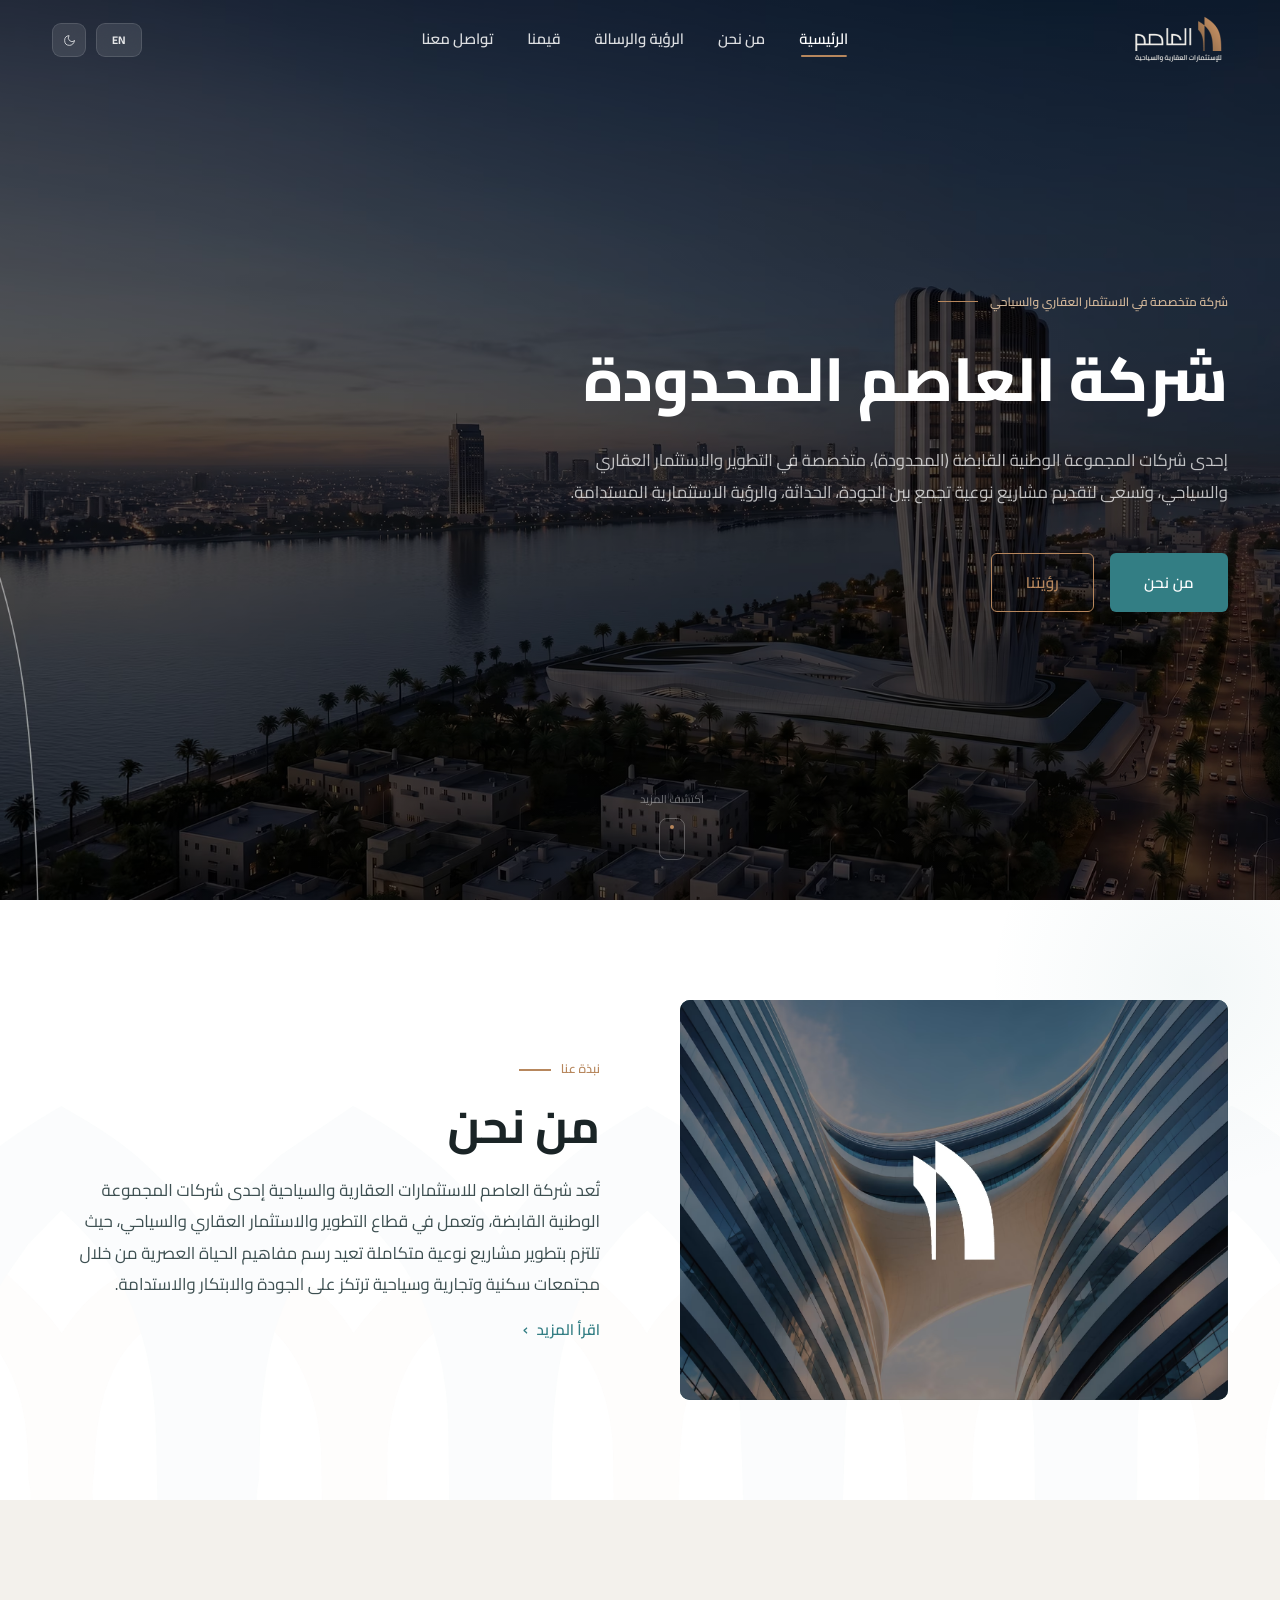
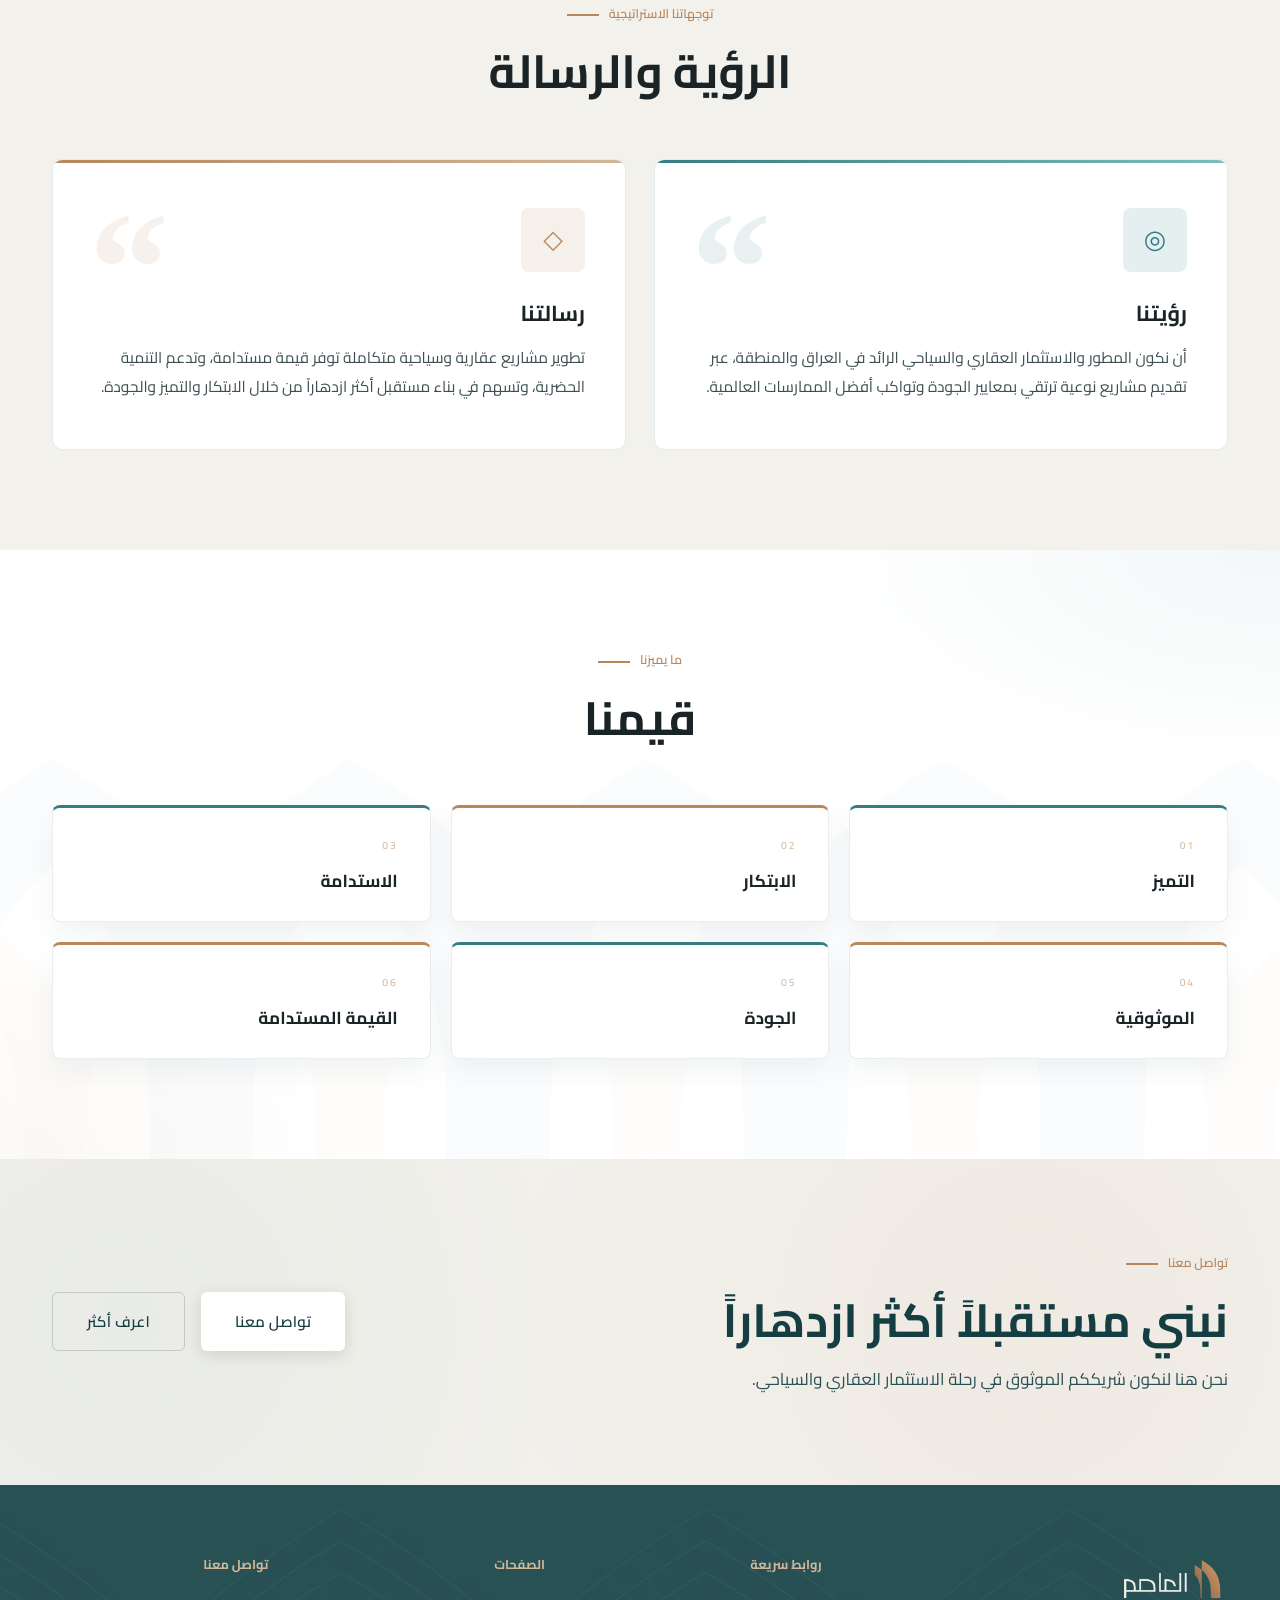
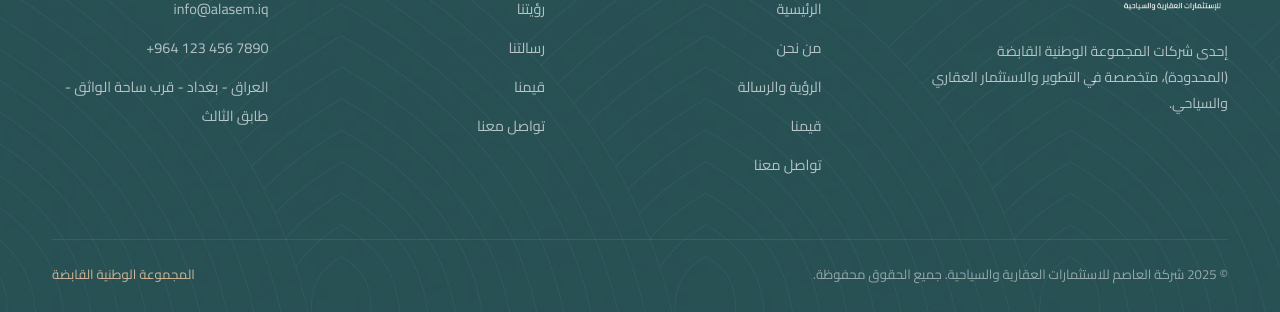
==== index.html @ 2423718f "Add files via upload" ====
<!DOCTYPE html>
<html lang="ar" dir="rtl">
<head>
  <meta charset="UTF-8" />
  <meta name="viewport" content="width=device-width, initial-scale=1.0" />
  <title>شركة العاصم للاستثمارات العقارية والسياحية</title>
  <meta name="description" content="شركة العاصم للاستثمارات العقارية والسياحية — إحدى شركات المجموعة الوطنية القابضة" />
  <link rel="stylesheet" href="style.css" />
  <link rel="preconnect" href="https://fonts.googleapis.com" />
  <link rel="preconnect" href="https://fonts.gstatic.com" crossorigin />
  <link rel="icon" type="image/png" href="icon.png">
  <link href="https://fonts.googleapis.com/css2?family=Cairo:wght@200;300;400;500;600;700;800;900&display=swap" rel="stylesheet" />
</head>
<body class="home-page">

<!-- ══════════════════════════════════════════════
     HEADER
══════════════════════════════════════════════ -->
<header class="site-header" id="siteHeader">
  <div class="container">
    <div class="header-inner">

      <!-- Logo -->
      <a href="index.html" class="logo-link">
        <img src="logo.png" alt="شركة العاصم" class="logo-img"
              />
        <span class="logo-text" style="display:none;">
          <span class="logo-name" data-i18n="footer_company">شركة العاصم</span>
          <span class="logo-sub">للاستثمارات العقارية والسياحية</span>
        </span>
      </a>

      <!-- Desktop Nav -->
      <nav class="main-nav">
        <a href="index.html"   class="nav-link" data-i18n="nav_home">الرئيسية</a>
        <a href="about.html"   class="nav-link" data-i18n="nav_about">من نحن</a>
        <a href="vision.html"  class="nav-link" data-i18n="nav_vision">الرؤية والرسالة</a>
        <a href="values.html"  class="nav-link" data-i18n="nav_values">قيمنا</a>
        <a href="contact.html" class="nav-link" data-i18n="nav_contact">تواصل معنا</a>
      </nav>

      <!-- Controls -->
      <div class="header-controls">
        <button class="lang-btn" id="langBtn" aria-label="تغيير اللغة">EN</button>
        <button class="ctrl-btn" id="themeBtn" aria-label="تغيير المظهر"><svg xmlns="http://www.w3.org/2000/svg" width="18" height="18" viewBox="0 0 24 24" fill="none" stroke="currentColor" stroke-width="1.5" stroke-linecap="round" stroke-linejoin="round"><path d="M21 12.79A9 9 0 1 1 11.21 3 7 7 0 0 0 21 12.79z"/></svg></button>
        <button class="hamburger" id="hamburger" aria-label="القائمة">
          <span></span><span></span><span></span>
        </button>
      </div>

    </div>
  </div>
</header>

<!-- Mobile Menu -->
<nav class="mobile-menu" id="mobileMenu">
  <a href="index.html"   class="mobile-nav-link" data-i18n="nav_home">الرئيسية</a>
  <a href="about.html"   class="mobile-nav-link" data-i18n="nav_about">من نحن</a>
  <a href="vision.html"  class="mobile-nav-link" data-i18n="nav_vision">الرؤية والرسالة</a>
  <a href="values.html"  class="mobile-nav-link" data-i18n="nav_values">قيمنا</a>
  <a href="contact.html" class="mobile-nav-link" data-i18n="nav_contact">تواصل معنا</a>
</nav>


<!-- ══════════════════════════════════════════════
     HERO
══════════════════════════════════════════════ -->
<section class="hero">
  <div class="hero-bg"></div>

  <div class="container">
    <div class="hero-content">
      <div class="hero-eyebrow">
        <div class="eyebrow-line"></div>
        <span data-i18n="hero_eyebrow">شركة متخصصة في الاستثمار العقاري والسياحي</span>
      </div>
      <h1 class="hero-title" data-i18n="hero_title"></h1>
      <p class="hero-subtitle" data-i18n="hero_subtitle">
  
      </p>
      <div class="hero-actions">
        <a href="about.html"  class="btn btn-primary" data-i18n="hero_btn1">من نحن</a>
        <a href="vision.html" class="btn btn-ghost"   data-i18n="hero_btn2">رؤيتنا</a>
      </div>
    </div>
  </div>

  <div class="hero-scroll">
    <span data-i18n="hero_scroll">اكتشف المزيد</span>
    <div class="scroll-mouse"></div>
  </div>
</section>


<!-- ══════════════════════════════════════════════
     ABOUT PREVIEW
══════════════════════════════════════════════ -->
<section class="about-preview">
  <div class="container">
    <div class="about-grid">

      <!-- Visual -->
      <div class="about-visual reveal">
        <div class="about-visual-inner">
          <img src="about-img.avif" alt="About Image" class="about-visual-image">
        </div>
      </div>

      <!-- Text -->
      <div class="reveal reveal-delay-2">
        <p class="eyebrow" data-i18n="about_eyebrow">نبذة عنا</p>
        <h2 class="section-title" data-i18n="about_title">من نحن</h2>
        <p class="section-desc" data-i18n="about_text">
          تُعد شركة العاصم للاستثمارات العقارية والسياحية إحدى شركات المجموعة الوطنية القابضة، وتعمل في قطاع التطوير والاستثمار العقاري والسياحي، حيث تلتزم بتطوير مشاريع نوعية متكاملة تعيد رسم مفاهيم الحياة العصرية.
        </p>
        <a href="about.html" class="about-link" style="margin-top:16px; display:inline-flex;">
          <span data-i18n="about_link">اقرأ المزيد</span>
          <span style="font-size:1.2em; line-height:1;">›</span>
        </a>
      </div>

    </div>
  </div>
</section>


<!-- ══════════════════════════════════════════════
     VISION / MISSION PREVIEW
══════════════════════════════════════════════ -->
<section class="vision-preview">
  <div class="container">
    <div class="section-head center reveal">
      <p class="eyebrow" data-i18n="vm_eyebrow">توجهاتنا الاستراتيجية</p>
      <h2 class="section-title" data-i18n="vm_title">الرؤية والرسالة</h2>
    </div>
    <div class="vm-grid">

      <!-- Vision -->
      <div class="vm-card vision reveal reveal-delay-1">
        <div class="vm-card-icon">◎</div>
        <h3 class="vm-card-title" data-i18n="vision_title">رؤيتنا</h3>
        <p class="vm-card-text" data-i18n="vision_text">
          أن نكون المطور والاستثمار العقاري والسياحي الرائد في العراق والمنطقة، عبر تقديم مشاريع نوعية ترتقي بمعايير الجودة وتواكب أفضل الممارسات العالمية.
        </p>
        
      </div>

      <!-- Mission -->
      <div class="vm-card mission reveal reveal-delay-2">
        <div class="vm-card-icon">◇</div>
        <h3 class="vm-card-title" data-i18n="mission_title">رسالتنا</h3>
        <p class="vm-card-text" data-i18n="mission_text">
          تطوير مشاريع عقارية وسياحية متكاملة توفر قيمة مستدامة، وتدعم التنمية الحضرية، وتسهم في بناء مستقبل أكثر ازدهاراً من خلال الابتكار والتميز والجودة.
        </p>
      
      </div>

    </div>
  </div>
</section>


<!-- ══════════════════════════════════════════════
     VALUES PREVIEW
══════════════════════════════════════════════ -->
<section class="values-preview">
  <div class="container">
    <div class="section-head reveal">
      <p class="eyebrow" data-i18n="val_eyebrow" id="a">ما يميزنا</p>
      <h2 class="section-title" data-i18n="val_title"  id="a">قيمنا</h2>
    </div>
    <div class="values-grid">
      <div class="value-chip reveal reveal-delay-1">
        <span class="value-chip-num">01</span>
        <span class="value-chip-title" data-i18n="val1">التميز</span>
      </div>
      <div class="value-chip reveal reveal-delay-2">
        <span class="value-chip-num">02</span>
        <span class="value-chip-title" data-i18n="val2">الابتكار</span>
      </div>
      <div class="value-chip reveal reveal-delay-3">
        <span class="value-chip-num">03</span>
        <span class="value-chip-title" data-i18n="val3">الاستدامة</span>
      </div>
      <div class="value-chip reveal reveal-delay-4">
        <span class="value-chip-num">04</span>
        <span class="value-chip-title" data-i18n="val4">الموثوقية</span>
      </div>
      <div class="value-chip reveal reveal-delay-5">
        <span class="value-chip-num">05</span>
        <span class="value-chip-title" data-i18n="val5">الجودة</span>
      </div>
      <div class="value-chip reveal" style="transition-delay:0.55s;">
        <span class="value-chip-num">06</span>
        <span class="value-chip-title" data-i18n="val6">القيمة المستدامة</span>
      </div>
    </div>
  </div>
</section>


<!-- ══════════════════════════════════════════════
     CTA SECTION
══════════════════════════════════════════════ -->
<section class="cta-section">
  <div class="container">
    <div class="cta-inner reveal">
      <div class="cta-text">
        <p class="eyebrow" style="color:var(--gold);" data-i18n="cta_eyebrow">تواصل معنا</p>
        <h2 class="section-title" data-i18n="cta_title">نبني مستقبلاً أكثر ازدهاراً</h2>
        <p class="section-desc" data-i18n="cta_desc">نحن هنا لنكون شريككم الموثوق في رحلة الاستثمار العقاري والسياحي.</p>
      </div>
      <div class="cta-actions">
        <a href="contact.html" class="btn btn-white" data-i18n="cta_btn1">تواصل معنا</a>
        <a href="about.html"   class="btn btn-ghost" style="border-color:rgba(21,62,67,0.2); color:#153E43;" data-i18n="cta_btn2">اعرف أكثر</a>
      </div>
    </div>
  </div>
</section>


<!-- ══════════════════════════════════════════════
     FOOTER
══════════════════════════════════════════════ -->
<footer class="site-footer">
  <div class="container">
    <div class="footer-grid">

      <!-- Brand -->
      <div class="footer-brand">
        <div class="footer-logo">
          <img src="logo.png" alt="شركة العاصم" class="footer-logo-img"
               onerror="this.style.display='none';" />
        
        </div>
        <p class="footer-desc" data-i18n="footer_desc">
          إحدى شركات المجموعة الوطنية القابضة (المحدودة)، متخصصة في التطوير والاستثمار العقاري والسياحي.
        </p>
      </div>

      <!-- Quick Links -->
      <div>
        <h4 class="footer-col-title" data-i18n="footer_links">روابط سريعة</h4>
        <ul class="footer-links">
          <li><a href="index.html"   class="footer-link" data-i18n="nav_home">الرئيسية</a></li>
          <li><a href="about.html"   class="footer-link" data-i18n="nav_about">من نحن</a></li>
          <li><a href="vision.html"  class="footer-link" data-i18n="nav_vision">الرؤية والرسالة</a></li>
          <li><a href="values.html"  class="footer-link" data-i18n="nav_values">قيمنا</a></li>
          <li><a href="contact.html" class="footer-link" data-i18n="nav_contact">تواصل معنا</a></li>
        </ul>
      </div>

      <!-- Pages -->
      <div>
        <h4 class="footer-col-title" data-i18n="footer_pages">الصفحات</h4>
        <ul class="footer-links">
          <li><a href="vision.html"  class="footer-link" data-i18n="vision_title">رؤيتنا</a></li>
          <li><a href="vision.html"  class="footer-link" data-i18n="mission_title">رسالتنا</a></li>
          <li><a href="values.html"  class="footer-link" data-i18n="nav_values">قيمنا</a></li>
          <li><a href="contact.html" class="footer-link" data-i18n="nav_contact">تواصل معنا</a></li>
        </ul>
      </div>

      <!-- Contact Info -->
      <div>
        <h4 class="footer-col-title" data-i18n="footer_contact">تواصل معنا</h4>
        <ul class="footer-links">
          <li><a href="mailto:info@alasem.iq" class="footer-link" dir="ltr">info@alasem.iq</a></li>
          <li><a href="tel:+9641234567890" class="footer-link" dir="ltr">+964 123 456 7890</a></li>
          <li><span class="footer-link" data-i18n="contact_location_value">العراق - بغداد - قرب ساحة الواثق</span></li>
        </ul>
      </div>

    </div>

    <div class="footer-bottom">
      <span data-i18n="footer_copy">© 2026 شركة العاصم للاستثمارات العقارية والسياحية. جميع الحقوق محفوظة.</span>
      <a href="#" data-i18n="footer_part">المجموعة الوطنية القابضة</a>
    </div>
  </div>
</footer>

<script src="main.js"></script>
</body>
</html>
---- style.css ----
/* ============================================================
   AL-ASIM CORPORATE WEBSITE — style.css
   ============================================================ */

/* ── Google Fonts ── */
@import url('https://fonts.googleapis.com/css2?family=Cairo:wght@200;300;400;500;600;700;800;900&display=swap');

/* ── CSS Variables ── */
:root {
  --primary:        #337E84;
  --primary-light:  #5DA3A5;
  --primary-soft:   #7ABDBC;
  --dark:           #153E43;
  --dark-2:         #285155;
  --gold:           #B7875D;
  --gold-light:     #D1B699;
  --gold-deep:      #594133;
  --muted:          #9F9F9F;
  --muted-light:    #CFD0D0;
  --bg:             #F3F1EC;
  --surface:        #FFFFFF;
  --surface-2:      #FAFAF8;
  --text:           #1A2426;
  --text-2:         #3D4F51;
  --white:          #FFFFFF;
  --border:         rgba(51,126,132,0.15);
  --shadow:         0 4px 32px rgba(21,62,67,0.10);
  --shadow-lg:      0 12px 60px rgba(21,62,67,0.18);
  --radius:         8px;
  --radius-lg:      10px;
  --transition:     0.35s cubic-bezier(0.4,0,0.2,1);

  /* Fonts */
  --font: 'Cairo', sans-serif;
}

/* ── Dark Mode Variables ── */
body.dark-mode {
  --bg:       #0E2629;
  --surface:  #152E32;
  --surface-2:#1A3A3F;
  --text:     #E8E4DD;
  --text-2:   #A8B5B7;
  --border:   rgba(93,163,165,0.18);
  --shadow:   0 4px 32px rgba(0,0,0,0.35);
  --shadow-lg:0 12px 60px rgba(0,0,0,0.50);
}

/* ── Reset ── */
*, *::before, *::after { box-sizing: border-box; margin: 0; padding: 0; }
html {
  scroll-behavior: smooth;
  -webkit-text-size-adjust: 100%;
  text-size-adjust: 100%;
}
html,
body,
button,
input,
textarea,
select,
a,
p,
span,
h1, h2, h3, h4, h5, h6,
li,
label {
  font-family: 'Cairo', Arial, sans-serif;
}
body {
  font-family: 'Cairo', Arial, sans-serif;
  font-weight: 400;
  background: var(--bg);
  color: var(--text);
  line-height: 1.8;
  transition: background var(--transition), color var(--transition);
  overflow-x: hidden;
  -webkit-font-smoothing: antialiased;
  -moz-osx-font-smoothing: grayscale;
  text-rendering: geometricPrecision;
}
img { display: block; max-width: 100%; }
a  { text-decoration: none; color: inherit; }
ul { list-style: none; }
button { cursor: pointer; border: none; background: none; font-family: 'Cairo', sans-serif; }

/* ── Typography ── */
h1, h2, h3, h4, h5, h6 { line-height: 1.3; font-weight: 700; font-family: 'Cairo', Arial, sans-serif; }

/* ── iOS/retina text rendering protection ──
   backface-visibility: hidden prevents Safari from blurring text
   inside GPU-composited layers (triggered by transforms on parents). */
.eyebrow,
.section-title,
.section-desc,
.hero-title,
.hero-subtitle,
.inner-hero-title,
.inner-hero-breadcrumb,
.footer-desc,
.nav-link,
.about-link,
.vm-card-title,
.vm-card-text,
.vm-full-title,
.vm-full-text,
.value-card-title,
.value-card-text {
  -webkit-font-smoothing: antialiased;
  backface-visibility: hidden;
  -webkit-backface-visibility: hidden;
}

/* ── Container ── */
.container {
  width: 100%;
  max-width: 1240px;
  margin: 0 auto;
  padding: 0 32px;
}
@media (max-width: 768px) { .container { padding: 0 20px; } }

/* ── Eyebrow Label ── */
.eyebrow {
  display: inline-flex;
  align-items: center;
  gap: 10px;
  font-size: 0.78rem;
  font-weight: 600;
  text-transform: uppercase;
  color: var(--gold);
  margin-bottom: 16px;
}
html[dir="ltr"] .eyebrow { letter-spacing: 0.16em; }
html[dir="rtl"] .eyebrow { letter-spacing: 0; }
.eyebrow::before {
  content: '';
  display: block;
  width: 32px;
  height: 2px;
  background: var(--gold);
  flex-shrink: 0;
}
[dir="rtl"] .eyebrow { flex-direction: row-reverse; }

/* ── Section Titles ── */
.section-title {
  font-size: clamp(1.9rem, 4vw, 2.9rem);
  color: var(--text);
  margin-bottom: 18px;
}
.section-desc {
  font-size: 1.05rem;
  color: var(--text-2);
  max-width: 640px;
  line-height: 1.85;
}
.section-head { margin-bottom: 56px; }
.section-head.center { text-align: center; }
.section-head.center .section-desc { margin: 0 auto; }
.section-head.center .eyebrow { justify-content: center; }

/* ── Buttons ── */
.btn {
  display: inline-flex;
  align-items: center;
  gap: 10px;
  padding: 15px 34px;
  border-radius: 6px;
  font-size: 0.95rem;
  font-weight: 600;
  transition: all var(--transition);
  letter-spacing: 0.02em;
}
.btn-primary {
  background: linear-gradient(135deg, var(--primary), var(--dark));
  color: #fff;
  box-shadow: 0 4px 20px rgba(51,126,132,0.35);
}
.btn-primary:hover {
  transform: translateY(-2px);
  box-shadow: 0 8px 32px rgba(51,126,132,0.50);
}
.btn-ghost {
  border: 1.5px solid var(--gold);
  color: var(--gold);
  background: transparent;
}
.btn-ghost:hover {
  background: var(--gold);
  color: #fff;
  transform: translateY(-2px);
}
.btn-white {
  background: #fff;
  color: var(--dark);
  box-shadow: 0 4px 16px rgba(0,0,0,0.12);
}
.btn-white:hover { transform: translateY(-2px); box-shadow: 0 8px 28px rgba(0,0,0,0.18); }

/* ============================================================
   HEADER
   ============================================================ */
.site-header {
  position: fixed;
  top: 0; left: 0; right: 0;
  z-index: 1000;
  padding: 0;
  transition: background var(--transition), box-shadow var(--transition);
}
.site-header.scrolled {
  background: rgba(255,255,255,0.94);
  backdrop-filter: blur(20px);
  -webkit-backdrop-filter: blur(20px);
  box-shadow: 0 1px 0 rgba(21,62,67,0.08), 0 4px 24px rgba(21,62,67,0.10);
}
body.dark-mode .site-header.scrolled {
  background: rgba(21,49,54,0.96);
  backdrop-filter: blur(20px);
  -webkit-backdrop-filter: blur(20px);
  box-shadow: 0 1px 0 rgba(93,163,165,0.12), 0 4px 24px rgba(0,0,0,0.28);
}
.site-header .header-inner {
  display: flex;
  align-items: center;
  justify-content: space-between;
  height: 80px;
  gap: 24px;
}
.logo-link { flex-shrink: 0; }
.logo-img { height: 52px; width: auto; object-fit: contain; display: block; }
.logo-text {
  display: flex;
  flex-direction: column;
  line-height: 1.2;
}
.logo-text .logo-name {
  font-size: 1rem;
  font-weight: 700;
  color: var(--white);
  transition: color var(--transition);
}
.logo-text .logo-sub {
  font-size: 0.68rem;
  color: var(--gold-light);
  letter-spacing: 0.05em;
}
.site-header.scrolled .logo-name { color: var(--dark); }
.site-header.scrolled .logo-sub  { color: var(--gold); }
body.dark-mode .site-header.scrolled .logo-name { color: var(--text); }


#a{
  text-align: center;
}
#q { flex-direction: row; }


/* Nav */
.main-nav { display: flex; align-items: center; gap: 6px; }
.nav-link {
  padding: 8px 14px;
  border-radius: 6px;
  font-size: 0.93rem;
  font-weight: 600;
  color: rgba(255,255,255,0.85);
  transition: all var(--transition);
  position: relative;
}
.nav-link::after {
  content: '';
  position: absolute;
  bottom: 4px; left: 50%; transform: translateX(-50%);
  width: 0; height: 2px;
  background: var(--gold);
  border-radius: 2px;
  transition: width var(--transition);
}
.nav-link:hover::after, .nav-link.active::after { width: 60%; }
.nav-link:hover, .nav-link.active { color: #fff; }
.site-header.scrolled .nav-link { color: var(--dark); }
.site-header.scrolled .nav-link:hover,
.site-header.scrolled .nav-link.active { color: var(--primary); }
body.dark-mode .site-header.scrolled .nav-link { color: var(--text-2); }
body.dark-mode .site-header.scrolled .nav-link:hover,
body.dark-mode .site-header.scrolled .nav-link.active { color: var(--primary-soft); }

/* Header Controls */
.header-controls { display: flex; align-items: center; gap: 10px; }
.ctrl-btn {
  width: 40px; height: 40px;
  border-radius: 50%;
  display: flex; align-items: center; justify-content: center;
  font-size: 1rem;
  color: rgba(255,255,255,0.85);
  background: rgba(255,255,255,0.10);
  transition: all var(--transition);
  border: 1px solid rgba(255,255,255,0.15);
}
.ctrl-btn:hover { background: rgba(255,255,255,0.22); color: #fff; }
.site-header.scrolled .ctrl-btn {
  color: var(--dark);
  background: rgba(21,62,67,0.06);
  border-color: rgba(21,62,67,0.14);
}
body.dark-mode .site-header.scrolled .ctrl-btn {
  color: var(--text-2);
  background: rgba(255,255,255,0.08);
  border-color: rgba(93,163,165,0.2);
}
.site-header.scrolled .ctrl-btn:hover { background: var(--primary); color: #fff; border-color: var(--primary); }

/* ── Shared Header Action Buttons (theme + lang) ── */
#themeBtn,
.lang-btn {
  width: 34px;
  height: 34px;
  border-radius: 9px;
  padding: 0;
  background: rgba(255,255,255,0.10);
  border: 1px solid rgba(255,255,255,0.12);
  backdrop-filter: blur(10px);
  -webkit-backdrop-filter: blur(10px);
  color: rgba(255,255,255,0.88);
  display: flex;
  align-items: center;
  justify-content: center;
  transition: background 0.3s ease, border-color 0.3s ease, color 0.3s ease;
}
#themeBtn:hover,
.lang-btn:hover {
  background: rgba(255,255,255,0.20);
  border-color: rgba(255,255,255,0.22);
}

.site-header.scrolled #themeBtn,
.site-header.scrolled .lang-btn {
  background: rgba(255,255,255,0.72);
  border-color: rgba(21,62,67,0.10);
  color: #B7875D;
}
.site-header.scrolled #themeBtn:hover,
.site-header.scrolled .lang-btn:hover {
  background: rgba(255,255,255,0.90);
  color: #9A6840;
}

body.dark-mode .site-header.scrolled #themeBtn,
body.dark-mode .site-header.scrolled .lang-btn {
  background: rgba(255,255,255,0.06);
  border-color: rgba(93,163,165,0.20);
  color: #D4A96A;
}
body.dark-mode .site-header.scrolled #themeBtn:hover,
body.dark-mode .site-header.scrolled .lang-btn:hover {
  background: rgba(255,255,255,0.10);
  color: #E8C99A;
}

/* themeBtn-specific */
#themeBtn { font-size: 0; }
#themeBtn svg { width: 13px; height: 13px; transition: transform 0.3s ease; }
#themeBtn:hover svg { transform: rotate(15deg); }

/* lang-btn-specific */
.lang-btn {
  width: auto;
  min-width: 46px;
  padding: 0 10px;
  font-size: 0.6875rem;
  font-weight: 700;
  letter-spacing: 0.025em;
}

/* Hamburger */
.hamburger {
  display: none;
  flex-direction: column;
  gap: 5px;
  width: 40px; height: 40px;
  align-items: center; justify-content: center;
  border-radius: 6px;
  background: rgba(255,255,255,0.10);
  border: 1px solid rgba(255,255,255,0.15);
}
.hamburger span {
  display: block;
  width: 22px; height: 2px;
  background: #fff;
  border-radius: 2px;
  transition: all var(--transition);
}
.site-header.scrolled .hamburger { border-color: rgba(21,62,67,0.14); background: rgba(21,62,67,0.06); }
.site-header.scrolled .hamburger span { background: var(--dark); }
body.dark-mode .site-header.scrolled .hamburger { border-color: rgba(93,163,165,0.2); background: rgba(255,255,255,0.08); }
body.dark-mode .site-header.scrolled .hamburger span { background: var(--text-2); }
.hamburger.open span:nth-child(1) { transform: translateY(7px) rotate(45deg); }
.hamburger.open span:nth-child(2) { opacity: 0; }
.hamburger.open span:nth-child(3) { transform: translateY(-7px) rotate(-45deg); }

/* Mobile Menu */
.mobile-menu {
  display: none;
  position: fixed;
  inset: 80px 0 0 0;
  background: var(--surface);
  z-index: 999;
  padding: 32px 24px;
  flex-direction: column;
  gap: 8px;
  transform: translateX(100%);
  transition: transform var(--transition);
}
[dir="rtl"] .mobile-menu { transform: translateX(-100%); }
.mobile-menu.open {
  display: flex;
  transform: translateX(0);
}
.mobile-nav-link {
  padding: 14px 20px;
  border-radius: 8px;
  font-size: 1.1rem;
  font-weight: 600;
  color: var(--text);
  background: var(--surface-2);
  border: 1px solid var(--border);
  transition: all var(--transition);
}
.mobile-nav-link:hover, .mobile-nav-link.active {
  background: var(--primary);
  color: #fff;
  border-color: var(--primary);
}
.mobile-controls {
  margin-top: auto;
  display: flex;
  gap: 12px;
  padding-top: 24px;
  border-top: 1px solid var(--border);
}

/* ============================================================
   HERO
   ============================================================ */
.hero {
  min-height: 100vh;
  display: flex;
  align-items: center;
  position: relative;
  overflow: hidden;
}
.hero-bg {
  position: absolute;
  inset: 0;
  background:
    linear-gradient(to bottom, rgba(0, 0, 0, 0.375) 0%, rgba(0, 0, 0, 0.375) 100%),
    url('hero.avif') 90% center/cover no-repeat;
}
.hero-bg::after {
  content: '';
  position: absolute;
  inset: 0;
  background:
    linear-gradient(to bottom, rgba(0, 0, 0, 0.615) 0%, rgba(0, 0, 0, 0.615) 100%),
    url('heroD.avif') 90% center/cover no-repeat;
  opacity: 0;
  transition: opacity 0.6s ease;
}
body.dark-mode .hero-bg::after {
  opacity: 1;
}
.hero-grid {
  position: absolute;
  inset: 0;
  background-image:
    linear-gradient(rgba(93,163,165,0.06) 1px, transparent 1px),
    linear-gradient(90deg, rgba(93,163,165,0.06) 1px, transparent 1px);
  background-size: 60px 60px;
}
.hero-shapes {
  position: absolute;
  inset: 0;
  pointer-events: none;
}
.hero-shape {
  position: absolute;
  border-radius: 50%;
  filter: blur(60px);
  opacity: 0.25;
}
.hero-shape-1 {
  width: 500px; height: 500px;
  background: var(--primary-light);
  top: -150px; right: -100px;
}
.hero-shape-2 {
  width: 350px; height: 350px;
  background: var(--gold);
  bottom: -80px; left: -80px;
}
.hero-shape-3 {
  width: 250px; height: 250px;
  background: var(--primary-soft);
  bottom: 100px; right: 200px;
  opacity: 0.15;
}
/* Geometric decorative lines */
.hero-deco {
  position: absolute;
  inset: 0;
  pointer-events: none;
  overflow: hidden;
  
}
.hero-deco::before {
  content: '';
  position: absolute;
  top: 0; right: 10%;
  width: 1px;
  height: 100%;
  background: linear-gradient(to bottom, transparent, rgba(183,135,93,0.3), transparent);
}
.hero-deco::after {
  content: '';
  position: absolute;
  top: 30%; left: 0; right: 0;
  height: 1px;
  background: linear-gradient(to right, transparent, rgba(93,163,165,0.2), transparent);
}

.hero-content {
  position: relative;
  z-index: 2;
  max-width: 800px;
}
.hero-eyebrow {
  display: inline-flex;
  align-items: center;
  gap: 12px;
  margin-bottom: 28px;
  animation: fadeUp 0.8s ease both;
}
.hero-eyebrow span {
  font-size: 0.75rem;
  text-transform: uppercase;
  color: var(--gold-light);
  font-weight: 600;
}
html[dir="ltr"] .hero-eyebrow span { letter-spacing: 0.2em; }
html[dir="rtl"] .hero-eyebrow span { letter-spacing: 0; }
.hero-eyebrow .eyebrow-line {
  width: 40px; height: 1px;
  background: var(--gold);
}
[dir="rtl"] .hero-eyebrow { flex-direction: row-reverse; }

.hero-title {
  font-size: clamp(2.2rem, 5.5vw, 3.8rem);
  color: #fff;
  margin-bottom: 28px;
  font-weight: 800;
  line-height: 1.25;
  animation: fadeUp 0.8s 0.1s ease both;
}
.hero-title .gold-word { color: var(--gold-light); }

.hero-subtitle {
  font-size: 1.05rem;
  color: rgba(255,255,255,0.72);
  line-height: 1.9;
  margin-bottom: 44px;
  max-width: 680px;
  animation: fadeUp 0.8s 0.2s ease both;
}
.hero-actions .btn-primary {
  background: #337E84;
  border: none;
  box-shadow: none;
  backdrop-filter: none;
}
.hero-actions .btn-primary:hover {
  background: #285155;
  box-shadow: none;
  transform: translateY(-2px);
}
.hero-actions {
  display: flex;
  gap: 16px;
  flex-wrap: wrap;
  animation: fadeUp 0.8s 0.3s ease both;
}

/* Scroll indicator */
.hero-scroll {
  position: absolute;
  bottom: 40px; left: 50%;
  transform: translateX(-50%);
  z-index: 2;
  display: flex;
  flex-direction: column;
  align-items: center;
  gap: 8px;
  animation: fadeUp 1s 0.6s ease both;
}
.hero-scroll span {
  font-size: 0.7rem;
  color: rgba(255,255,255,0.4);
  text-transform: uppercase;
}
html[dir="ltr"] .hero-scroll span { letter-spacing: 0.15em; }
html[dir="rtl"] .hero-scroll span { letter-spacing: 0; }
.scroll-mouse {
  width: 26px; height: 42px;
  border: 1.5px solid rgba(255,255,255,0.25);
  border-radius: 8px;
  position: relative;
}
.scroll-mouse::after {
  content: '';
  position: absolute;
  top: 6px; left: 50%; transform: translateX(-50%);
  width: 4px; height: 4px;
  background: var(--gold);
  border-radius: 50%;
  animation: scrollBall 1.6s ease infinite;
}
@keyframes scrollBall {
  0%   { top: 6px; opacity: 1; }
  80%  { top: 24px; opacity: 0; }
  100% { top: 6px; opacity: 0; }
}

/* ============================================================
   INNER PAGE HERO
   ============================================================ */
.inner-hero {
  min-height: 380px;
  display: flex;
  align-items: flex-end;
  padding-bottom: 64px;
  background: var(--dark);
  position: relative;
  overflow: hidden;
  isolation: isolate;
  margin-top: 80px;
}
.inner-hero::before {
  content: '';
  position: absolute;
  inset: 0;
  background-image: url('patrn/hero-about.avif');
  background-repeat: no-repeat;
  background-position: center;
  background-size: cover;
  opacity: 0.10;
  pointer-events: none;
  z-index: 9;
}
.inner-hero-bg {
  position: absolute;
  inset: 0;
  background:
    radial-gradient(ellipse 80% 70% at 80% 30%, rgba(93,163,165,0.15) 0%, transparent 60%),
    linear-gradient(135deg, #0a1e21 0%, var(--dark) 100%);
}
.inner-hero-line {
  position: absolute;
  bottom: 0; left: 0; right: 0;
  height: 3px;
  background: linear-gradient(to right, transparent, var(--gold), var(--primary-light), transparent);
}
.inner-hero .container { position: relative; z-index: 2; }
.inner-hero-content {
  max-width: 420px;
  margin-left: auto;
  text-align: right;
  padding-top: 40px;
}
[dir="ltr"] .inner-hero-content {
  margin-left: 0;
  margin-right: auto;
  text-align: left;
}
.inner-hero-title {
  font-size: clamp(2rem, 4.5vw, 3.2rem);
  color: #fff;
  margin-bottom: 12px;
}
.inner-hero-breadcrumb {
  display: flex;
  align-items: center;
  gap: 10px;
  font-size: 0.88rem;
  color: rgba(255,255,255,0.5);
  margin-bottom: 16px;
}
.inner-hero-breadcrumb a { color: var(--gold-light); transition: color var(--transition); }
.inner-hero-breadcrumb a:hover { color: var(--gold); }
.inner-hero-breadcrumb .sep { color: rgba(255,255,255,0.25); }








#q{
 text-align:right;
}











/* ============================================================
   SECTIONS — Common
   ============================================================ */
section { padding: 100px 0; }

/* ── About Preview ── */
.about-preview {
  background: var(--surface);
  position: relative;
  overflow: hidden;
  isolation: isolate;
}
.about-preview::before {
  content: '';
  position: absolute;
  top: 0; right: 0;
  width: 420px; height: 420px;
  border-radius: 50%;
  background: radial-gradient(circle, rgba(51,126,132,0.06) 0%, transparent 70%);
  transform: translate(30%, -30%);
}
.about-preview::after {
  content: '';
  position: absolute;
  inset: 0;
  background-image: url('patrn/pat1.png');
  background-repeat: no-repeat;
  background-position: center;
  background-size: cover;
  opacity: 0.02;
  pointer-events: none;
  z-index: -1;
}
.about-grid {
  display: grid;
  grid-template-columns: 1fr 1fr;
  gap: 80px;
  align-items: center;
}
.about-visual {
  position: relative;
}
.about-visual-inner {
  border-radius: var(--radius-lg);
  overflow: hidden;
  background: linear-gradient(135deg, var(--dark) 0%, var(--dark-2) 100%);
  height: 400px;
  display: flex;
  align-items: center;
  justify-content: center;
  position: relative;
}
.about-visual-inner::before {
  content: '';
  position: absolute;
  inset: 0;
  background:
    radial-gradient(circle at 30% 30%, rgba(93,163,165,0.3) 0%, transparent 55%),
    radial-gradient(circle at 70% 70%, rgba(183,135,93,0.2) 0%, transparent 50%);
}
.about-visual-icon {
  position: relative;
  z-index: 1;
  font-size: 5rem;
  opacity: 0.25;
  color: var(--primary-soft);
}
.about-visual-image {
  width: 100%;
  height: 100%;
  object-fit: cover;
  display: block;
  transition: transform 0.7s cubic-bezier(0.22, 1, 0.36, 1);
  will-change: transform;
}
.about-visual-inner:hover .about-visual-image { transform: scale(1.03); }
.about-visual-overlay {
  position: absolute;
  inset: 0;
 
  pointer-events: none;
}
.about-badge {
  position: absolute;
  bottom: -20px;
  background: linear-gradient(135deg, var(--gold), var(--gold-deep));
  color: #fff;
  padding: 18px 28px;
  border-radius: var(--radius);
  box-shadow: var(--shadow-lg);
  text-align: center;
}
[dir="rtl"] .about-badge { left: -20px; }
[dir="ltr"] .about-badge { right: -20px; }
.about-badge .badge-num { font-size: 1.8rem; font-weight: 700; line-height: 1; }
.about-badge .badge-text { font-size: 0.78rem; opacity: 0.85; margin-top: 4px; }

.about-text .section-desc { margin-bottom: 32px; }
.about-link {
  display: inline-flex;
  align-items: center;
  gap: 8px;
  color: var(--primary);
  font-weight: 600;
  font-size: 0.95rem;
  transition: gap var(--transition);
}
.about-link:hover { gap: 14px; }

/* ── Vision / Mission Cards ── */
.vision-preview { background: var(--bg); }
.vm-grid {
  display: grid;
  grid-template-columns: 1fr 1fr;
  gap: 28px;
}
.vm-card {
  padding: 48px 40px;
  border-radius: var(--radius-lg);
  border: 1px solid var(--border);
  position: relative;
  overflow: hidden;
  isolation: isolate;
  transition: transform var(--transition), box-shadow var(--transition), border-color var(--transition);
  background: var(--surface);
  will-change: transform;
}
.vm-card:hover { transform: translateY(-4px); box-shadow: var(--shadow-lg); border-color: var(--primary-light); }
.vm-card::before {
  content: '';
  position: absolute;
  top: 0; left: 0; right: 0;
  height: 3px;
}
.vm-card.vision::before { background: linear-gradient(to right, var(--primary), var(--primary-soft)); }
.vm-card.mission::before { background: linear-gradient(to right, var(--gold), var(--gold-light)); }
.vm-card.vision::after,
.vm-card.mission::after {
  content: '\201C' !important;
  position: absolute;
  top: 28px;
  left: 36px;
  font-size: 160px;
  font-weight: 900;
  line-height: 1;
  opacity: 0.9;
  pointer-events: none;
  user-select: none;
  z-index: -1;
  font-family: Georgia, 'Times New Roman', serif !important;
  direction: ltr !important;
  unicode-bidi: isolate !important;
  writing-mode: horizontal-tb !important;
  transform: none !important;
  rotate: 0deg !important;
}
.vm-card.vision::after  { color: #e6eff0 !important; }
.vm-card.mission::after { color: #f6f0eb !important; }
html[dir="rtl"] .vm-card.vision::after,
html[dir="rtl"] .vm-card.mission::after { left: 36px; right: auto; }
html[dir="ltr"] .vm-card.vision::after,
html[dir="ltr"] .vm-card.mission::after { right: 36px; left: auto; }
.vm-card-icon {
  width: 64px; height: 64px;
  border-radius: 8px;
  display: flex; align-items: center; justify-content: center;
  font-size: 1.6rem;
  margin-bottom: 28px;
}
.vm-card.vision .vm-card-icon { background: rgba(51,126,132,0.12); color: var(--primary); }
.vm-card.mission .vm-card-icon { background: rgba(183,135,93,0.12); color: var(--gold); }
.vm-card-title {
  font-size: 1.35rem;
  margin-bottom: 16px;
  color: var(--text);
}
.vm-card-text {
  font-size: 0.97rem;
  color: var(--text-2);
  line-height: 1.85;
}
.vm-bg-text {
  position: absolute;
  bottom: -20px; right: 20px;
  font-size: 8rem;
  font-weight: 800;
  color: var(--border);
  line-height: 1;
  pointer-events: none;
  user-select: none;
  transition: color var(--transition);
}
[dir="rtl"] .vm-bg-text { right: auto; left: 20px; }

/* ── Values Preview ── */
.values-preview { background: #FFFFFF; position: relative; overflow: hidden; isolation: isolate; }
.values-preview::before {
  content: '';
  position: absolute;
  inset: 0;
  background:
    radial-gradient(ellipse 60% 60% at 100% 0%, rgba(51,126,132,0.06) 0%, transparent 60%),
    radial-gradient(ellipse 50% 60% at 0% 100%, rgba(183,135,93,0.05) 0%, transparent 55%);
}
.values-preview::after {
  content: '';
  position: absolute;
  inset: 0;
  background-image: url('patrn/pat1.png');
  background-repeat: no-repeat;
  background-position: center;
  background-size: cover;
  opacity: 0.02;
  pointer-events: none;
  z-index: -1;
}
.values-preview .eyebrow { color: var(--gold); display: flex; justify-content: center; }
.values-preview .eyebrow::before { background: var(--gold); }
.values-preview .section-title { color: var(--text); }
.values-grid {
  display: grid;
  grid-template-columns: repeat(3, 1fr);
  gap: 20px;
  position: relative;
}
.value-chip {
  padding: 28px 24px;
  border-radius: var(--radius);
  background: rgba(255,255,255,0.04);
  border: 1px solid rgba(255,255,255,0.08);
  backdrop-filter: blur(12px);
  transition: all var(--transition);
  display: flex;
  align-items: center;
  gap: 16px;
  cursor: default;
}
.value-chip:hover {
  background: rgba(51,126,132,0.18);
  border-color: rgba(93,163,165,0.35);
  transform: translateY(-2px);
}
.value-chip-num {
  font-size: 0.72rem;
  font-weight: 700;
  letter-spacing: 0.12em;
  color: var(--gold);
  opacity: 0.7;
  min-width: 28px;
}
.value-chip-title {
  font-size: 1.05rem;
  font-weight: 600;
  color: #fff;
}
.values-preview .value-chip {
  flex-direction: column;
  align-items: flex-start;
  justify-content: flex-start;
  gap: 0;
  padding: 28px 32px;
  border-radius: 8px;
  background: #ffffff;
  border: 1px solid rgba(40,81,85,0.10);
  border-top: 3px solid var(--primary);
  box-shadow: 0 12px 28px rgba(21,62,67,0.06);
  transition: all var(--transition);
}
.values-preview .value-chip:nth-child(even) {
  border-top-color: var(--gold);
}
.values-preview .value-chip:hover {
  transform: translateY(-3px);
  box-shadow: 0 20px 40px rgba(21,62,67,0.10);
}
.values-preview .value-chip-num {
  font-size: 0.65rem;
  font-weight: 600;
  letter-spacing: 0.18em;
  color: var(--gold);
  opacity: 0.55;
  margin-bottom: 14px;
  min-width: auto;
}
.values-preview .value-chip-title {
  font-size: 1.08rem;
  font-weight: 700;
  color: var(--text);
  line-height: 1.4;
}

/* RTL alignment */
html[dir="rtl"] .values-preview .value-chip {
  text-align: right;
  align-items: flex-start;
}
html[dir="rtl"] .values-preview .value-chip-num,
html[dir="rtl"] .values-preview .value-chip-title {
  text-align: right;
  align-self: flex-start;
}

/* LTR alignment */
html[dir="ltr"] .values-preview .value-chip {
  text-align: left;
  align-items: flex-start;
}
html[dir="ltr"] .values-preview .value-chip-num,
html[dir="ltr"] .values-preview .value-chip-title {
  text-align: left;
  align-self: flex-start;
}

/* Values grid animates as one block — all chips appear simultaneously */
.values-preview .values-grid {
  transition-delay: 0s !important;
}

/* ── CTA Section ── */
.cta-section {
  background: #f3f1ec;
  position: relative;
  overflow: hidden;
  padding: 90px 0;
}
.cta-section::before {
  content: '';
  position: absolute;
  inset: 0;
  background:
    radial-gradient(circle at 80% 50%, rgba(183,135,93,0.07) 0%, transparent 50%),
    radial-gradient(circle at 10% 50%, rgba(51,126,132,0.05) 0%, transparent 50%);
}
.cta-inner {
  position: relative;
  z-index: 1;
  display: flex;
  align-items: center;
  justify-content: space-between;
  gap: 48px;
}
.cta-text .section-title { color: #153E43; margin-bottom: 12px; }
.cta-text .section-desc  { color: #285155; max-width: 500px; }
.cta-actions { display: flex; gap: 16px; flex-wrap: wrap; flex-shrink: 0; }

/* ============================================================
   ABOUT PAGE
   ============================================================ */
.about-full { background: var(--surface); }
.about-full-text p {
  font-size: 1.05rem;
  color: var(--text-2);
  line-height: 1.9;
  margin-bottom: 24px;
}
.about-full-text p:last-child { margin-bottom: 0; }
.strategic-block {
  background: var(--surface);
  border-top: 1px solid var(--border);
  border-bottom: 1px solid var(--border);
  position: relative;
  overflow: hidden;
  isolation: isolate;
}
.strategic-block::before {
  content: '';
  position: absolute;
  inset: 0;
  background:
    radial-gradient(ellipse 65% 90% at 0% 50%, rgba(51,126,132,0.055) 0%, transparent 65%),
    radial-gradient(ellipse 45% 55% at 100% 85%, rgba(183,135,93,0.04) 0%, transparent 55%);
  pointer-events: none;
}
.strategic-inner {
  display: grid;
  grid-template-columns: 0.9fr 1.1fr;
  gap: 0;
  align-items: stretch;
  position: relative;
  z-index: 1;
}
html[dir="rtl"] .strategic-inner { direction: rtl; }
html[dir="ltr"] .strategic-inner { direction: ltr; }
.strategic-inner > div:first-child {
  padding-inline-end: 64px;
  padding-block: 20px;
  display: flex;
  flex-direction: column;
  justify-content: center;
  text-align: right;
  border-inline-end: 1px solid var(--border);
}
html[dir="ltr"] .strategic-inner > div:first-child { text-align: left; }
.strategic-label {
  font-size: clamp(1.9rem, 3.5vw, 2.8rem);
  font-weight: 700;
  color: var(--dark);
  line-height: 1.2;
  letter-spacing: -0.01em;
}
.strategic-divider {
  width: 3px;
  height: 64px;
  background: linear-gradient(to bottom, var(--gold), rgba(183,135,93,0.12));
  margin-block: 28px 0;
  margin-inline: 0 auto;
  border-radius: 2px;
}
.strategic-content {
  padding-inline-start: 64px;
  padding-block: 20px;
  display: flex;
  flex-direction: column;
  justify-content: center;
  text-align: right;
}
html[dir="ltr"] .strategic-content { text-align: left; }
.strategic-content p {
  font-size: 1rem;
  color: var(--text-2);
  line-height: 2;
  margin-bottom: 24px;
  max-width: 580px;
}
.strategic-content p:first-child {
  font-size: 1.06rem;
  color: var(--text);
  font-weight: 500;
}
.strategic-content p:last-child { margin-bottom: 0; }

/* ============================================================
   VISION PAGE
   ============================================================ */
.vision-full { background: var(--surface); }
.vm-full-card {
  padding: 64px;
  border-radius: var(--radius-lg);
  border: 1px solid var(--border);
  will-change: transform;
  box-shadow: var(--shadow);
  margin-bottom: 40px;
  position: relative;
  overflow: hidden;
  isolation: isolate;
  background: var(--surface);
  transition: transform var(--transition), box-shadow var(--transition), border-color var(--transition);
}
.vm-full-card:hover { transform: translateY(-4px); box-shadow: var(--shadow-lg); border-color: rgba(51,126,132,0.28); }

/* Side color bar */
.vm-full-card::before {
  content: '';
  position: absolute;
  top: 0; left: 0;
  width: 4px;
  height: 100%;
  z-index: 1;
}
.vm-full-card.vision-card::before { background: linear-gradient(to bottom, var(--primary), var(--primary-soft)); }
.vm-full-card.mission-card::before { background: linear-gradient(to bottom, var(--gold), var(--gold-light)); }
[dir="rtl"] .vm-full-card::before { left: auto; right: 0; }

/* Decorative quotation mark */
.vm-full-card::after {
  content: '\201C' !important;
  position: absolute;
  top: 38px;
  left: 48px;
  font-size: 150px;
  font-weight: 900;
  line-height: 1;
  opacity: 0.07;
  pointer-events: none;
  user-select: none;
  z-index: -1;
  font-family: Georgia, 'Times New Roman', serif !important;
  direction: ltr !important;
  unicode-bidi: isolate !important;
  writing-mode: horizontal-tb !important;
  transform: none !important;
  rotate: 0deg !important;
}
.vm-full-card.vision-card::after  { color: #337E84; }
.vm-full-card.mission-card::after { color: #B7875D; }
html[dir="rtl"] .vm-full-card::after { top: 38px !important; left: 48px !important; right: auto !important; font-size: 150px !important; line-height: 1 !important; }
html[dir="ltr"] .vm-full-card::after { top: 38px !important; right: 48px !important; left: auto !important; font-size: 150px !important; line-height: 1 !important; }

.vm-full-icon,
.vm-full-label,
.vm-full-title,
.vm-full-text {
  position: relative;
  z-index: 1;
}
.vm-full-icon {
  width: 80px; height: 80px;
  border-radius: 10px;
  display: flex; align-items: center; justify-content: center;
  font-size: 2rem;
  margin-bottom: 32px;
}
.vm-full-card.vision-card .vm-full-icon { background: rgba(51,126,132,0.1); color: var(--primary); }
.vm-full-card.mission-card .vm-full-icon { background: rgba(183,135,93,0.1); color: var(--gold); }
.vm-full-label {
  font-size: 0.75rem;
  text-transform: uppercase;
  font-weight: 700;
  margin-bottom: 16px;
}
html[dir="ltr"] .vm-full-label { letter-spacing: 0.18em; }
html[dir="rtl"] .vm-full-label { letter-spacing: 0; }
.vm-full-card.vision-card .vm-full-label { color: var(--primary); }
.vm-full-card.mission-card .vm-full-label { color: var(--gold); }
.vm-full-title {
  font-size: clamp(1.6rem, 3vw, 2.2rem);
  margin-bottom: 24px;
  color: var(--text);
}
.vm-full-text {
  font-size: 1.05rem;
  color: var(--text-2);
  line-height: 1.9;
  max-width: 720px;
}

/* ============================================================
   VALUES PAGE
   ============================================================ */
.values-full { background: var(--bg); }
.values-full .section-head {
  text-align: right;
  align-items: flex-start;
}
.values-full .section-title,
.values-full .eyebrow {
  text-align: right;
}
.values-full .section-head .eyebrow { justify-content: flex-end; }
[dir="ltr"] .values-full .section-head {
  text-align: left;
  align-items: flex-start;
}
[dir="ltr"] .values-full .section-title,
[dir="ltr"] .values-full .eyebrow {
  text-align: left;
}
[dir="ltr"] .values-full .section-head .eyebrow { justify-content: flex-start; }
.values-full-grid {
  display: grid;
  grid-template-columns: repeat(3, 1fr);
  gap: 28px;
}
.value-card {
  padding: 44px 36px;
  border-radius: var(--radius-lg);
  background: var(--surface);
  border: 1px solid var(--border);
  box-shadow: var(--shadow);
  transition: transform var(--transition), box-shadow var(--transition), border-color var(--transition);
  position: relative;
  overflow: hidden;
  will-change: transform;
}
.value-card:hover {
  transform: translateY(-6px);
  box-shadow: var(--shadow-lg);
  border-color: var(--primary-light);
}
.value-card::after {
  content: '';
  position: absolute;
  bottom: 0; left: 0; right: 0;
  height: 3px;
  background: linear-gradient(to right, var(--primary), var(--gold));
  transform: scaleX(0);
  transition: transform var(--transition);
}
.value-card:hover::after { transform: scaleX(1); }
.value-card-num {
  font-size: 3.5rem;
  font-weight: 800;
  color: var(--border);
  line-height: 1;
  margin-bottom: 20px;
  transition: color var(--transition);
  font-family: 'Cairo', sans-serif;
}
.value-card:hover .value-card-num { color: rgba(51,126,132,0.15); }
.value-card-icon {
  width: 56px; height: 56px;
  border-radius: 10px;
  background: rgba(51,126,132,0.1);
  color: var(--primary);
  display: flex; align-items: center; justify-content: center;
  font-size: 1.4rem;
  margin-bottom: 20px;
  transition: all var(--transition);
}
.value-card:hover .value-card-icon { background: var(--primary); color: #fff; }

/* ── Values page: unified card layout (all screens) ── */
.values-full .value-card {
  position: relative;
  overflow: hidden;
  padding: 46px 36px 40px;
  text-align: right;
}
.values-full .value-card-num {
  position: absolute;
  top: 36px;
  left: 36px;
  right: auto;
  margin-bottom: 0;
}
.values-full .value-card-icon {
  position: relative;
  top: auto;
  right: auto;
  left: auto;
  margin: 0 0 28px auto;
}
html[dir="ltr"] .values-full .value-card {
  text-align: left;
}
html[dir="ltr"] .values-full .value-card-num {
  right: 36px;
  left: auto;
}
html[dir="ltr"] .values-full .value-card-icon {
  margin: 0 auto 28px 0;
}
html[dir="ltr"] .values-full .value-card-title,
html[dir="ltr"] .values-full .value-card-text {
  text-align: left;
}

.value-card-title {
  font-size: 1.25rem;
  font-weight: 700;
  color: var(--text);
  margin-bottom: 14px;
}
.value-card-text {
  font-size: 0.95rem;
  color: var(--text-2);
  line-height: 1.8;
}

/* ============================================================
   CONTACT PAGE
   ============================================================ */
.contact-page { background: var(--bg); padding-bottom: 0; }
.contact-cta-grid {
  display: grid;
  grid-template-columns: repeat(3, 1fr);
  gap: 28px;
  margin-bottom: 60px;
}
.contact-cta-card {
  padding: 48px 36px;
  border-radius: var(--radius-lg);
  background: var(--surface);
  border: 1px solid var(--border);
  box-shadow: var(--shadow);
  text-align: center;
  transition: transform var(--transition), box-shadow var(--transition), border-color var(--transition);
  will-change: transform;
}
.contact-cta-card:hover {
  transform: translateY(-6px);
  box-shadow: var(--shadow-lg);
  border-color: var(--primary-light);
}
.contact-icon {
  width: 72px; height: 72px;
  border-radius: 50%;
  margin: 0 auto 24px;
  display: flex; align-items: center; justify-content: center;
  font-size: 1.8rem;
}
.contact-cta-card:nth-child(1) .contact-icon { background: rgba(51,126,132,0.12); color: var(--primary); }
.contact-cta-card:nth-child(2) .contact-icon { background: rgba(183,135,93,0.12); color: var(--gold); }
.contact-cta-card:nth-child(3) .contact-icon { background: rgba(21,62,67,0.12); color: var(--dark-2); }
.contact-cta-card h3 {
  font-size: 1.15rem;
  color: var(--text);
  margin-bottom: 10px;
}
.contact-cta-card p {
  font-size: 0.9rem;
  color: var(--text-2);
  line-height: 1.7;
}
.contact-direct-wrapper {
  display: flex;
  align-items: stretch;
  justify-content: center;
  gap: 0;
  margin-top: 64px;
  flex-wrap: wrap;
}
.direct-contact-box {
  flex: 1;
  min-width: 300px;
  min-height: 110px;
  display: flex;
  align-items: center;
  gap: 18px;
  padding: 22px 28px;
  border-radius: 10px;
  background: linear-gradient(180deg, rgba(255,255,255,0.88) 0%, rgba(255,255,255,0.72) 100%);
  border: 1px solid rgba(21,62,67,0.08);
  box-shadow: 0 18px 40px rgba(21,62,67,0.06);
  backdrop-filter: blur(12px);
  -webkit-backdrop-filter: blur(12px);
  text-decoration: none;
  transition: transform var(--transition), background var(--transition),
              border-color var(--transition), box-shadow var(--transition), color var(--transition);
  will-change: transform;
}
.direct-contact-box:hover {
  transform: translateY(-6px);
  background: var(--dark-2);
  border-color: transparent;
  box-shadow: 0 24px 48px rgba(21,62,67,0.18);
}
.direct-contact-box:hover .direct-contact-label,
.direct-contact-box:hover .direct-contact-value { color: #fff; }
.direct-contact-box:hover .direct-contact-icon { color: #fff; }
.direct-contact-icon {
  width: 62px; height: 62px;
  border-radius: 10px;
  display: flex; align-items: center; justify-content: center;
  font-size: 1.35rem;
  flex-shrink: 0;
  transition: all 0.35s ease;
}
.phone-box .direct-contact-icon {
  background: rgba(51,126,132,0.12);
  color: var(--primary);
}
.email-box .direct-contact-icon {
  background: rgba(183,135,93,0.12);
  color: var(--gold);
}
.location-box .direct-contact-icon {
  background: rgba(21,62,67,0.10);
  color: var(--dark-2);
}
.direct-contact-box:hover .direct-contact-icon {
  background: rgba(255,255,255,0.14);
}
.direct-contact-content {
  display: flex;
  flex-direction: column;
  gap: 6px;
}
.direct-contact-label {
  font-size: 0.82rem;
  color: var(--text-2);
  font-weight: 600;
  transition: color 0.35s ease;
}
.direct-contact-value {
  font-size: 1.05rem;
  color: var(--text);
  font-weight: 800;
  font-family: 'Cairo', sans-serif;
  transition: color 0.35s ease;
}
.direct-contact-divider {
  width: 1px;
  min-height: 110px;
  align-self: stretch;
  background: linear-gradient(to bottom, transparent, rgba(183,135,93,0.4), transparent);
  flex-shrink: 0;
  margin: 0 28px;
}
body.dark-mode .direct-contact-box {
  background: linear-gradient(180deg, rgba(255,255,255,0.06) 0%, rgba(255,255,255,0.03) 100%);
  border-color: rgba(255,255,255,0.08);
  box-shadow: 0 18px 40px rgba(0,0,0,0.2);
}
body.dark-mode .phone-box .direct-contact-icon { background: rgba(51,126,132,0.2); }
body.dark-mode .email-box .direct-contact-icon { background: rgba(183,135,93,0.2); }
body.dark-mode .location-box .direct-contact-icon { background: rgba(93,163,165,0.15); color: var(--primary-soft); }
body.dark-mode .direct-contact-box:hover {
  background: var(--primary);
  border-color: transparent;
}
.contact-form-area {
  background: var(--surface);
  border-radius: var(--radius-lg);
  border: 1px solid var(--border);
  padding: 56px 64px;
}
.contact-form-title {
  font-size: 1.6rem;
  color: var(--text);
  margin-bottom: 8px;
}
.contact-form-sub {
  color: var(--text-2);
  margin-bottom: 40px;
  font-size: 0.95rem;
}
.form-row {
  display: grid;
  grid-template-columns: 1fr 1fr;
  gap: 20px;
  margin-bottom: 20px;
}
.form-group { display: flex; flex-direction: column; gap: 8px; }
.form-group.full { grid-column: 1 / -1; }
.form-label {
  font-size: 0.85rem;
  font-weight: 600;
  color: var(--text-2);
}
.form-input,
.form-textarea {
  padding: 14px 18px;
  border-radius: 6px;
  border: 1.5px solid var(--border);
  background: var(--surface-2);
  color: var(--text);
  font-family: inherit;
  font-size: 0.95rem;
  transition: border-color var(--transition), box-shadow var(--transition);
  width: 100%;
}
.form-input:focus,
.form-textarea:focus {
  outline: none;
  border-color: var(--primary);
  box-shadow: 0 0 0 3px rgba(51,126,132,0.12);
}
.form-textarea { resize: vertical; min-height: 140px; }
.form-submit { margin-top: 28px; }

/* ============================================================
   CONTACT MAP
   ============================================================ */
.contact-map-section {
  margin-top: 72px;
  padding-top: 0;
}
.map-head {
  text-align: center;
  margin-bottom: 32px;
}
.map-head .eyebrow {
  justify-content: center;
}
.map-title {
  font-size: clamp(1.15rem, 2.2vw, 1.6rem);
  line-height: 1.4;
  color: var(--text);
  font-weight: 700;
  margin-top: 4px;
}
.map-box {
  position: relative;
  overflow: hidden;
  border-radius: 18px;
  border: 1px solid rgba(40,81,85,0.10);
  box-shadow: 0 20px 50px rgba(21,62,67,0.08);
  background: #fff;
}
body.dark-mode .map-box {
  border: 1px solid rgba(93,163,165,0.18);
  background: #07141c;
  /* teal glow ring */
  box-shadow:
    0 0 0 1px rgba(51,126,132,0.12),
    0 20px 60px rgba(0,0,0,0.55),
    0 0 48px rgba(51,126,132,0.10);
}
.contact-map-frame {
  width: 100%;
  height: 420px;
  border: 0;
  display: block;
  filter: saturate(1.1) contrast(1.04);
}
body.dark-mode .contact-map-frame {
  /* invert turns light land → dark navy, then hue-rotate shifts
     leftover colour toward teal/cyan without grayscale destroying it */
  filter:
    invert(0.93)
    hue-rotate(204deg)
    saturate(2.6)
    brightness(0.70)
    contrast(0.88);
}
@media (max-width: 768px) {
  .contact-page { padding-bottom: 0; }
  .contact-map-section { margin-top: 56px; padding-top: 0; }
  .contact-map-frame { height: 300px; }
  .map-box { border-radius: 14px; }
}
@media (max-width: 480px) {
  .contact-map-section { margin-top: 44px; }
}

/* ============================================================
   FOOTER
   ============================================================ */
.site-footer {
  background: #285155;
  color: rgba(255,255,255,0.88);
  padding: 72px 0 0;
  position: relative;
  overflow: hidden;
  isolation: isolate;
}
.site-footer::before {
  content: '';
  position: absolute;
  inset: 0;
  background-image: url('patrn/foterpat.avif');
  background-repeat: no-repeat;
  background-position: center;
  background-size: cover;
  opacity: 0.12;
  pointer-events: none;
  z-index: -1;
}
.site-footer .container {
  position: relative;
  z-index: 2;
}
.footer-grid {
  display: grid;
  grid-template-columns: 1.6fr 1fr 1fr 1fr;
  gap: 60px;
  padding-bottom: 60px;
  border-bottom: 1px solid rgba(255,255,255,0.08);
}
.footer-brand .footer-logo {
  display: flex;
  align-items: center;
  gap: 16px;
  margin-bottom: 24px;
}
.footer-logo-img { height: 58px; width: auto; object-fit: contain; display: block; }
.footer-company-name {
  font-size: 0.95rem;
  font-weight: 600;
  color: rgba(255,255,255,0.88);
  max-width: 200px;
  line-height: 1.5;
}
.footer-desc {
  font-size: 0.88rem;
  line-height: 1.85;
  max-width: 300px;
  color: rgba(255,255,255,0.65);
}
.footer-col-title {
  font-size: 0.8rem;
  text-transform: uppercase;
  font-weight: 700;
  color: var(--gold-light);
  margin-bottom: 22px;
}
html[dir="ltr"] .footer-col-title { letter-spacing: 0.14em; }
html[dir="rtl"] .footer-col-title { letter-spacing: 0; }
.footer-links { display: flex; flex-direction: column; gap: 10px; }
.footer-link {
  font-size: 0.9rem;
  color: rgba(255,255,255,0.65);
  transition: color var(--transition), padding var(--transition);
}
.footer-link:hover { color: var(--primary-soft); padding-right: 4px; }
[dir="ltr"] .footer-link:hover { padding-right: 0; padding-left: 4px; }
.footer-bottom {
  display: flex;
  align-items: center;
  justify-content: space-between;
  padding: 24px 0;
  font-size: 0.82rem;
  color: rgba(255,255,255,0.5);
  gap: 20px;
  flex-wrap: wrap;
}
.footer-bottom a { color: var(--gold-light); transition: color var(--transition); }
.footer-bottom a:hover { color: #fff; }

/* ============================================================
   ANIMATIONS
   ============================================================ */
@keyframes fadeUp {
  from { opacity: 0; transform: translateY(30px); }
  to   { opacity: 1; transform: translateY(0); }
}
.reveal {
  opacity: 0;
  transform: translateY(24px);
  transition:
    opacity 0.9s cubic-bezier(0.22, 1, 0.36, 1),
    transform 0.9s cubic-bezier(0.22, 1, 0.36, 1);
}
.reveal.visible {
  opacity: 1;
  transform: translateY(0);
}
.reveal-delay-1 { transition-delay: 0.12s; }
.reveal-delay-2 { transition-delay: 0.24s; }
.reveal-delay-3 { transition-delay: 0.36s; }
.reveal-delay-4 { transition-delay: 0.48s; }
.reveal-delay-5 { transition-delay: 0.60s; }

@media (prefers-reduced-motion: reduce) {
  .reveal {
    opacity: 1;
    transform: none;
    transition: none;
  }
}

/* ============================================================
   DARK MODE OVERRIDES
   ============================================================ */
body.dark-mode .about-preview,
body.dark-mode .about-full { background: var(--surface); }
body.dark-mode .about-preview::after,
body.dark-mode .values-preview::after {
  background-image: url('patrn/pat1D.png');
}
body.dark-mode .vision-preview,
body.dark-mode .strategic-block,
body.dark-mode .values-full,
body.dark-mode .contact-page { background: var(--bg); }
body.dark-mode .strategic-label { color: var(--text); }
body.dark-mode .strategic-inner > div:first-child { border-inline-end-color: rgba(93,163,165,0.15); }
body.dark-mode .strategic-content p:first-child { color: var(--text); }
body.dark-mode .values-preview { background: var(--dark); }
body.dark-mode .values-preview .eyebrow { color: var(--gold-light); }
body.dark-mode .values-preview .eyebrow::before { background: var(--gold-light); }
body.dark-mode .values-preview .section-title { color: #fff; }
body.dark-mode .values-preview .value-chip {
  background: var(--surface);
  border-color: rgba(93,163,165,0.15);
  border-top-color: var(--primary-light);
  box-shadow: 0 12px 28px rgba(0,0,0,0.24);
}
body.dark-mode .values-preview .value-chip:nth-child(even) {
  border-top-color: var(--gold);
}
body.dark-mode .values-preview .value-chip:hover {
  box-shadow: 0 20px 40px rgba(0,0,0,0.36);
}
body.dark-mode .values-preview .value-chip-title { color: var(--text); }
body.dark-mode .values-preview .value-chip-num { color: var(--gold-light); }
body.dark-mode .cta-section,
html.dark-mode .cta-section {
  background: linear-gradient(135deg, #08181b 0%, #0e2629 45%, #123338 100%) !important;
}
body.dark-mode .cta-section::before,
body.dark-mode .cta-section::after {
  opacity: 0.18 !important;
  filter: blur(80px);
}
body.dark-mode .cta-section .btn-ghost {
  color: rgba(255,255,255,0.82) !important;
  border-color: rgba(255,255,255,0.18) !important;
  background: rgba(255,255,255,0.02);
}
body.dark-mode .cta-section .btn-ghost:hover {
  background: rgba(255,255,255,0.06);
}
body.dark-mode .cta-text .section-title { color: #fff; }
body.dark-mode .cta-text .section-desc  { color: rgba(255,255,255,0.72); }
body.dark-mode .vm-card,
body.dark-mode .value-card,
body.dark-mode .contact-cta-card,
body.dark-mode .contact-form-area { background: var(--surface); }
body.dark-mode .vm-card.vision::after  { color: #e6eff0 !important; opacity: 0.10 !important; }
body.dark-mode .vm-card.mission::after { color: #f6f0eb !important; opacity: 0.10 !important; }
body.dark-mode .form-input,
body.dark-mode .form-textarea { background: var(--bg); }
body.dark-mode .site-footer { background: #081e23; }
body.dark-mode .site-footer::before { background-image: url('patrn/foterpatD.avif'); }

/* ============================================================
   RESPONSIVE
   ============================================================ */
@media (max-width: 1024px) {
  .about-grid { grid-template-columns: 1fr; gap: 48px; }
  .vm-grid { grid-template-columns: 1fr; }
  .values-full-grid { grid-template-columns: repeat(2, 1fr); }
  .values-grid { grid-template-columns: repeat(2, 1fr); }
  .strategic-inner { grid-template-columns: 1fr; }
  .strategic-inner > div:first-child { padding-inline-end: 0; padding-block-end: 40px; border-inline-end: none; border-bottom: 1px solid var(--border); }
  .strategic-content { padding-inline-start: 0; padding-block-start: 40px; }
  .contact-form-area { padding: 40px 36px; }
  .form-row { grid-template-columns: 1fr; }
  .footer-grid { grid-template-columns: 1fr 1fr; }
  .cta-inner { flex-direction: column; text-align: center; }
  .cta-text .section-desc { margin: 0 auto; }
}

@media (max-width: 768px) {
  /* ── Layout ── */
  section { padding: 64px 0; }
  .section-head { margin-bottom: 40px; }
  .section-desc { font-size: 0.95rem; line-height: 1.9; }

  /* ── Header ── */
  .main-nav { display: none; }
  .hamburger { display: flex; }
  .logo-img { height: 46px; }

  /* Compact equal-size header controls */
  .hamburger,
  #themeBtn,
  .lang-btn {
    width: 40px !important;
    height: 40px !important;
    min-width: 40px !important;
    border-radius: 10px !important;
    padding: 0 !important;
    display: inline-flex !important;
    align-items: center !important;
    justify-content: center !important;
    background: rgba(255,255,255,0.14) !important;
    border: 1px solid rgba(255,255,255,0.18) !important;
    backdrop-filter: blur(12px) !important;
    -webkit-backdrop-filter: blur(12px) !important;
    transition: transform 0.25s ease, background 0.25s ease !important;
  }
  .site-header.scrolled .hamburger,
  .site-header.scrolled #themeBtn,
  .site-header.scrolled .lang-btn {
    background: rgba(21,62,67,0.06) !important;
    border-color: rgba(21,62,67,0.12) !important;
  }
  body.dark-mode .site-header.scrolled .hamburger,
  body.dark-mode .site-header.scrolled #themeBtn,
  body.dark-mode .site-header.scrolled .lang-btn {
    background: rgba(255,255,255,0.08) !important;
    border-color: rgba(255,255,255,0.12) !important;
  }
  .hamburger:hover,
  #themeBtn:hover,
  .lang-btn:hover { transform: translateY(-1px) !important; }
  .lang-btn {
    font-size: 0.72rem !important;
    font-weight: 700 !important;
    letter-spacing: 0.03em !important;
  }
  #themeBtn svg { width: 14px !important; height: 14px !important; }
  .header-controls { gap: 8px !important; }

  /* ── Mobile Menu redesign ── */
  .mobile-menu {
    display: flex !important;
    flex-direction: column;
    position: fixed;
    inset: 0;
    z-index: 998;
    padding: 100px 24px 48px;
    background: rgba(255,255,255,0.97);
    backdrop-filter: blur(24px);
    -webkit-backdrop-filter: blur(24px);
    transform: translateY(-100%) !important;
    opacity: 0;
    visibility: hidden;
    transition: transform 0.45s cubic-bezier(0.4,0,0.2,1),
                opacity 0.4s ease,
                visibility 0.45s;
    gap: 10px;
    overflow-y: auto;
  }
  .mobile-menu.open {
    transform: translateY(0) !important;
    opacity: 1;
    visibility: visible;
  }
  body.dark-mode .mobile-menu {
    background: rgba(14,38,41,0.97);
  }
  .mobile-nav-link {
    width: 100%;
    min-height: 62px;
    padding: 0 22px;
    border-radius: 8px;
    background: rgba(21,62,67,0.04);
    border: 1px solid rgba(21,62,67,0.13);
    display: flex;
    align-items: center;
    font-size: 1.05rem;
    font-weight: 500;
    letter-spacing: -0.1px;
    color: var(--dark);
    transition: all 0.3s ease;
    -webkit-font-smoothing: antialiased;
    text-rendering: geometricPrecision;
  }
  .mobile-nav-link:hover,
  .mobile-nav-link.active {
    background: var(--primary);
    color: #fff;
    border-color: var(--primary);
    font-weight: 600;
  }
  body.dark-mode .mobile-nav-link {
    background: rgba(255,255,255,0.06);
    border-color: rgba(255,255,255,0.10);
    color: rgba(255,255,255,0.9);
  }
  body.dark-mode .mobile-nav-link:hover,
  body.dark-mode .mobile-nav-link.active {
    background: var(--primary);
    border-color: var(--primary);
    color: #fff;
  }
  .mobile-controls { display: none !important; }

  /* ── Hero ── */
  .hero { min-height: 100svh; min-height: 100vh; }
  .hero-title {
    font-size: clamp(1.9rem, 8vw, 2.8rem);
    line-height: 1.25;
  }
  .hero-subtitle { font-size: 0.95rem; line-height: 1.9; }
  .hero-actions {
    flex-direction: column;
    width: 100%;
    gap: 12px;
  }
  .hero-actions .btn {
    width: 100%;
    justify-content: center;
  }
  .hero-scroll {
    bottom: 24px;
    left: 50% !important;
    right: auto !important;
    transform: translateX(-50%) !important;
    text-align: center;
    align-items: center;
    justify-content: center;
  }

  /* ── Inner Hero ── */
  .inner-hero {
    min-height: 320px;
    padding-top: 130px;
    padding-bottom: 70px;
  }
  .inner-hero-content {
    max-width: 100%;
    margin-left: 0;
    margin-right: 0;
    padding-top: 0;
  }
  .inner-hero-breadcrumb {
    font-size: 0.95rem;
    gap: 8px;
    margin-bottom: 18px;
  }
  .inner-hero-title {
    font-size: clamp(2.8rem, 9vw, 4.2rem);
    line-height: 1.05;
    letter-spacing: -1px;
    font-weight: 900;
  }
  html[dir="rtl"] .inner-hero-content { text-align: right; }
  html[dir="ltr"] .inner-hero-content { text-align: left; }

  /* ── Buttons ── */
  .btn { padding: 13px 26px; font-size: 0.9rem; }

  /* ── About ── */
  .about-visual-inner { height: 260px; }

  /* ── Grids ── */
  .about-grid,
  .vm-grid,
  .values-grid,
  .values-full-grid,
  .contact-cta-grid { grid-template-columns: 1fr; }

  /* ── VM & Value cards ── */
  .vm-card { padding: 28px 22px; }
  .value-chip { padding: 28px 22px; }
  .vm-full-card { padding: 36px 28px; }
  .values-preview .value-chip { padding: 24px 22px; }

  /* ── Value card — mobile size adjustments only ── */
  .values-full .value-card {
    padding: 46px 28px 36px;
  }
  .values-full .value-card-num {
    top: 32px;
    left: 30px;
    font-size: 52px;
    line-height: 1;
  }
  html[dir="ltr"] .values-full .value-card-num {
    right: 30px;
    left: auto;
  }
  .values-full .value-card-icon {
    width: 56px;
    height: 56px;
  }
  .values-full .value-card-title {
    font-size: 1.35rem;
    line-height: 1.25;
    overflow-wrap: break-word;
  }
  .values-full .value-card-text {
    font-size: 0.97rem;
    overflow-wrap: break-word;
  }

  /* ── CTA ── */
  .cta-inner {
    flex-direction: column;
    text-align: center;
    gap: 28px;
  }
  .cta-text .section-desc { margin: 0 auto; }
  .cta-actions {
    flex-direction: column;
    width: 100%;
    align-items: stretch;
  }
  .cta-actions .btn {
    width: 100%;
    justify-content: center;
  }

  /* ── Contact ── */
  .contact-form-area { padding: 32px 24px; }
  .contact-cta-card { padding: 36px 24px; }
  .contact-direct-wrapper { flex-direction: column; align-items: center; gap: 20px; }
  .direct-contact-box { width: 100%; max-width: 420px; min-width: auto; }
  .direct-contact-divider { display: none; }

  /* ── Footer ── */
  .site-footer {
    padding: 48px 0 24px;
    text-align: center;
  }
  .site-footer::before {
    opacity: 0.045;
  }
  .footer-grid {
    grid-template-columns: 1fr;
    gap: 28px;
    padding-bottom: 28px;
  }
  .footer-brand {
    display: flex;
    flex-direction: column;
    align-items: center;
    text-align: center;
  }
  .footer-brand .footer-logo {
    justify-content: center;
    margin-bottom: 14px;
  }
  .footer-logo-img {
    height: 58px;
    margin: 0 auto;
  }
  .footer-desc {
    max-width: 320px;
    margin: 0 auto;
    font-size: 0.9rem;
    line-height: 1.8;
  }
  .footer-col-title {
    margin-bottom: 12px;
    font-size: 0.8rem;
  }
  .footer-links {
    align-items: center;
    gap: 8px;
  }
  .footer-link {
    font-size: 0.9rem;
    line-height: 1.7;
  }
  .footer-bottom {
    margin-top: 0;
    padding: 18px 0;
    flex-direction: column;
    gap: 10px;
    font-size: 0.82rem;
    text-align: center;
  }

  /* ── Footer direction alignment ── */
  html[dir="rtl"] .site-footer,
  html[dir="rtl"] .site-footer * {
    text-align: right;
  }
  html[dir="ltr"] .site-footer,
  html[dir="ltr"] .site-footer * {
    text-align: left;
  }
  html[dir="rtl"] .footer-brand,
  html[dir="rtl"] .footer-logo {
    align-items: flex-start;
    justify-content: flex-start;
  }
  html[dir="ltr"] .footer-brand,
  html[dir="ltr"] .footer-logo {
    align-items: flex-start;
    justify-content: flex-start;
  }
  html[dir="rtl"] .footer-links,
  html[dir="ltr"] .footer-links {
    align-items: flex-start;
  }
  html[dir="rtl"] .footer-desc {
    margin-right: 0;
    margin-left: auto;
  }
  html[dir="ltr"] .footer-desc {
    margin-left: 0;
    margin-right: auto;
  }
}

@media (max-width: 480px) {
  /* ── Layout ── */
  section { padding: 52px 0; }
  .container { padding: 0 16px; }
  .section-head { margin-bottom: 32px; }

  /* ── Header ── */
  .logo-img { height: 38px; }

  /* ── Hero ── */
  .hero-content { padding: 0 4px; }
  .hero-title { font-size: clamp(1.7rem, 9vw, 2.2rem); }
  .hero-scroll { display: none; }

  /* ── Inner Hero ── */
  .inner-hero-title { font-size: clamp(1.6rem, 8vw, 2rem); }

  /* ── Cards ── */
  .vm-card { padding: 28px 20px; }
  .vm-card.vision::after,
  .vm-card.mission::after { font-size: 100px; top: 20px; left: 24px; }
  .value-card { padding: 28px 20px; }
  .values-full .value-card-num { top: 30px !important; left: 30px !important; }
  html[dir="ltr"] .values-full .value-card-num { right: 30px !important; left: auto !important; }
  .values-full .value-card-icon {
    position: relative !important;
    top: auto !important;
    right: auto !important;
    left: auto !important;
  }

  /* ── Contact ── */
  .contact-form-area { padding: 24px 16px; }

  /* ── Footer ── */
  .footer-grid { gap: 32px; }
}

/* ── RTL / LTR layout helpers ── */
[dir="rtl"] .about-grid { direction: rtl; }
[dir="ltr"] .about-grid { direction: ltr; }
[dir="rtl"] .footer-link:hover { padding-right: 4px; padding-left: 0; }
[dir="ltr"] .footer-link:hover { padding-left: 4px; padding-right: 0; }

/* Home page: transparent header until scrolled */
body.home-page .site-header:not(.scrolled) {
  background: transparent !important;
  box-shadow: none !important;
  border-bottom: none !important;
  backdrop-filter: none !important;
  -webkit-backdrop-filter: none !important;
}
body.home-page .site-header.scrolled {
  background: rgba(255,255,255,0.92) !important;
  backdrop-filter: blur(18px);
  -webkit-backdrop-filter: blur(18px);
  border-bottom: 1px solid rgba(21,62,67,0.08);
}
body.dark-mode.home-page .site-header.scrolled {
  background: rgba(21,49,54,0.96) !important;
}

/* ============================================================
   IOS SAFARI TEXT RENDERING FIXES
   @supports (-webkit-touch-callout: none) matches iOS Safari only
   (not Android Chrome, not desktop Safari, not any other browser).
   ============================================================ */
@supports (-webkit-touch-callout: none) {

  /* Prevent sub-pixel blur on text.
     iOS blurs text when its ancestor has a non-integer transform
     (e.g. translateY(24px) from .reveal). These rules remove any
     stray transform/filter from pure text elements so they always
     sit on the pixel grid. */
  .eyebrow,
  .section-title,
  .section-desc,
  .hero-title,
  .hero-subtitle,
  .inner-hero-title,
  .inner-hero-breadcrumb,
  .about-link,
  .nav-link,
  .footer-desc,
  .vm-card-title,
  .vm-card-text,
  .vm-full-title,
  .vm-full-text,
  .value-card-title,
  .value-card-text {
    transform: none !important;
    filter: none !important;
    text-shadow: none !important;
    -webkit-font-smoothing: antialiased;
    backface-visibility: hidden;
    -webkit-backface-visibility: hidden;
  }

  /* Reveal animations: replace translateY fade with opacity-only fade.
     Removing the transform keeps text crisp on iOS; the opacity fade
     (from .reveal → .reveal.visible) still animates normally. */
  .reveal {
    transform: none !important;
    opacity: 0;
  }
  .reveal.visible {
    transform: none !important;
    opacity: 1;
  }

  /* Restore hover lift on cards — these are containers, not text,
     so the transform is safe and shouldn't blur child text. */
  .vm-card:hover,
  .vm-full-card:hover,
  .value-card:hover,
  .contact-cta-card:hover,
  .direct-contact-box:hover,
  .values-preview .value-chip:hover {
    transform: translateY(-4px) !important;
  }

  /* Arabic letter-spacing reset for iOS Safari.
     Letter-spacing breaks connected Arabic script on iOS; zero it out
     only for RTL pages so LTR/English rendering is unaffected. */
  html[dir="rtl"],
  html[dir="rtl"] body,
  html[dir="rtl"] * {
    letter-spacing: 0 !important;
    word-spacing: normal !important;
    text-rendering: auto !important;
    -webkit-font-smoothing: antialiased;
    font-kerning: normal;
  }
}
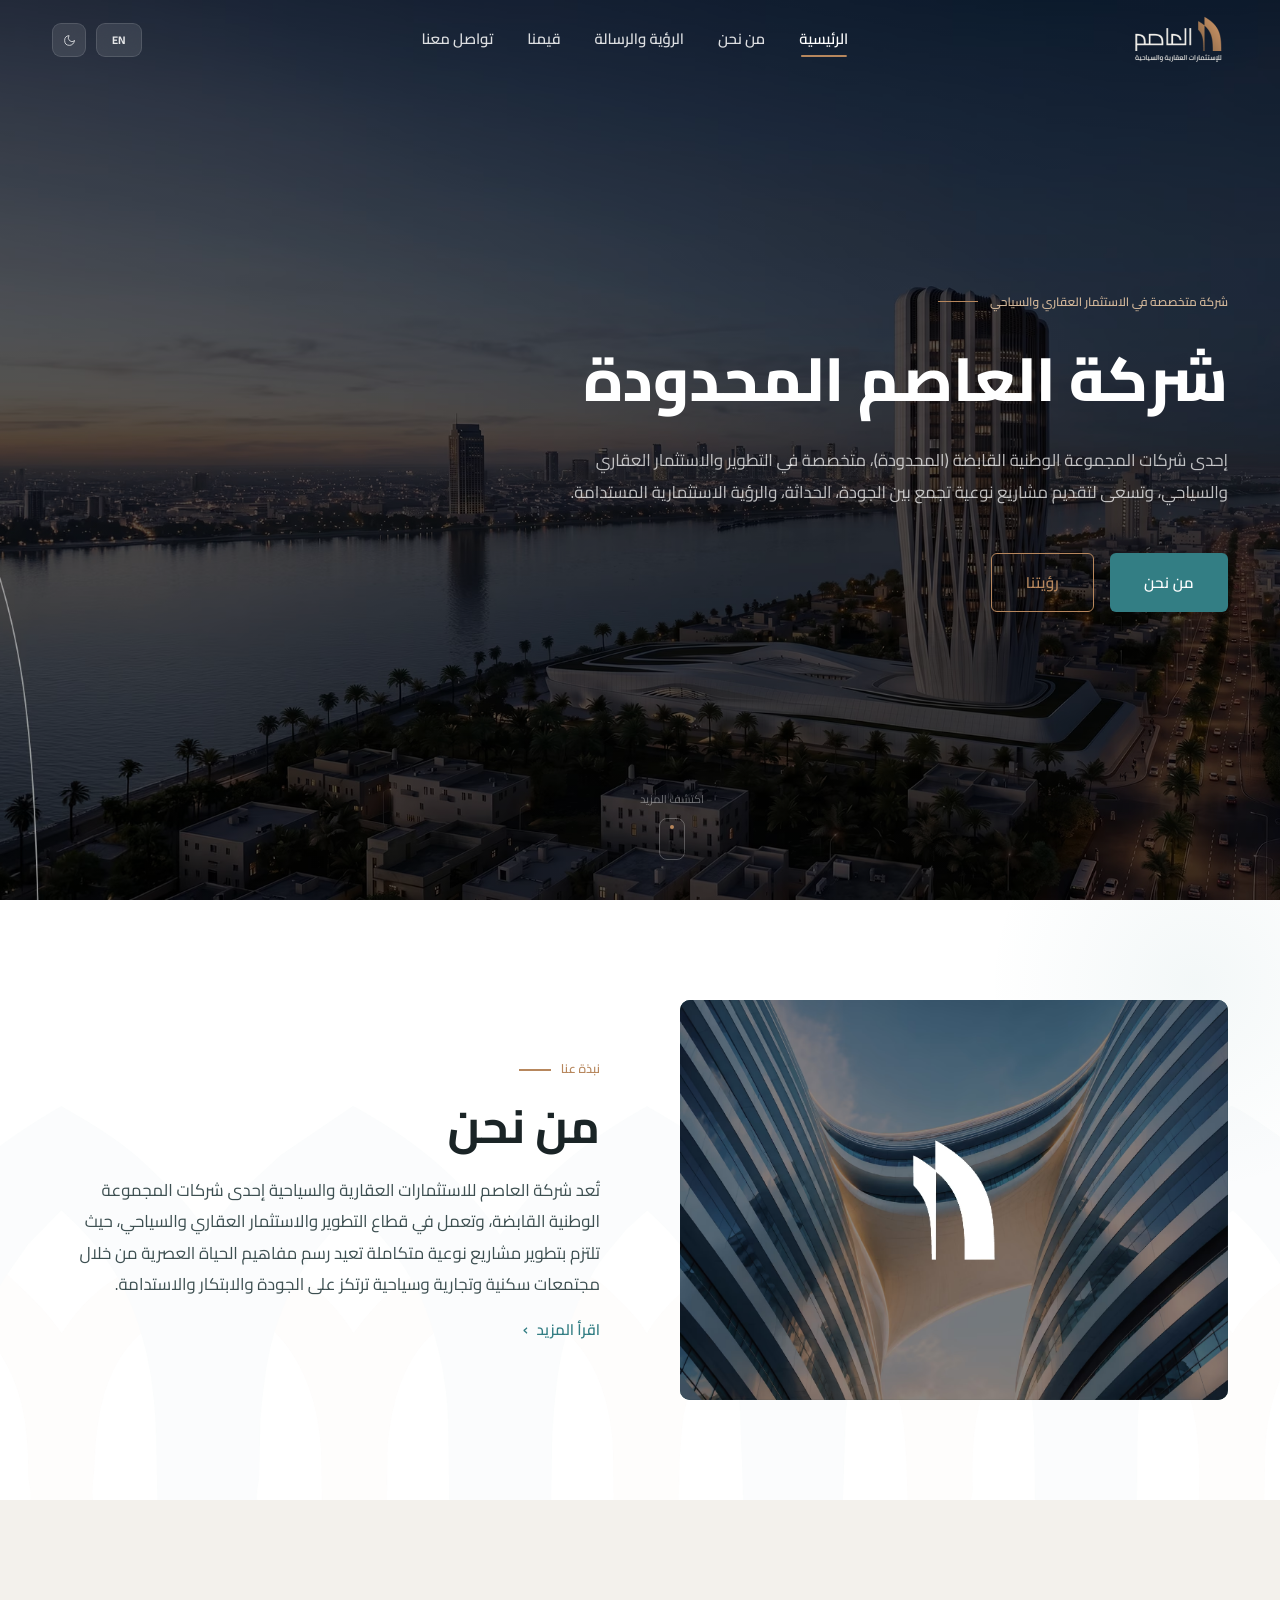
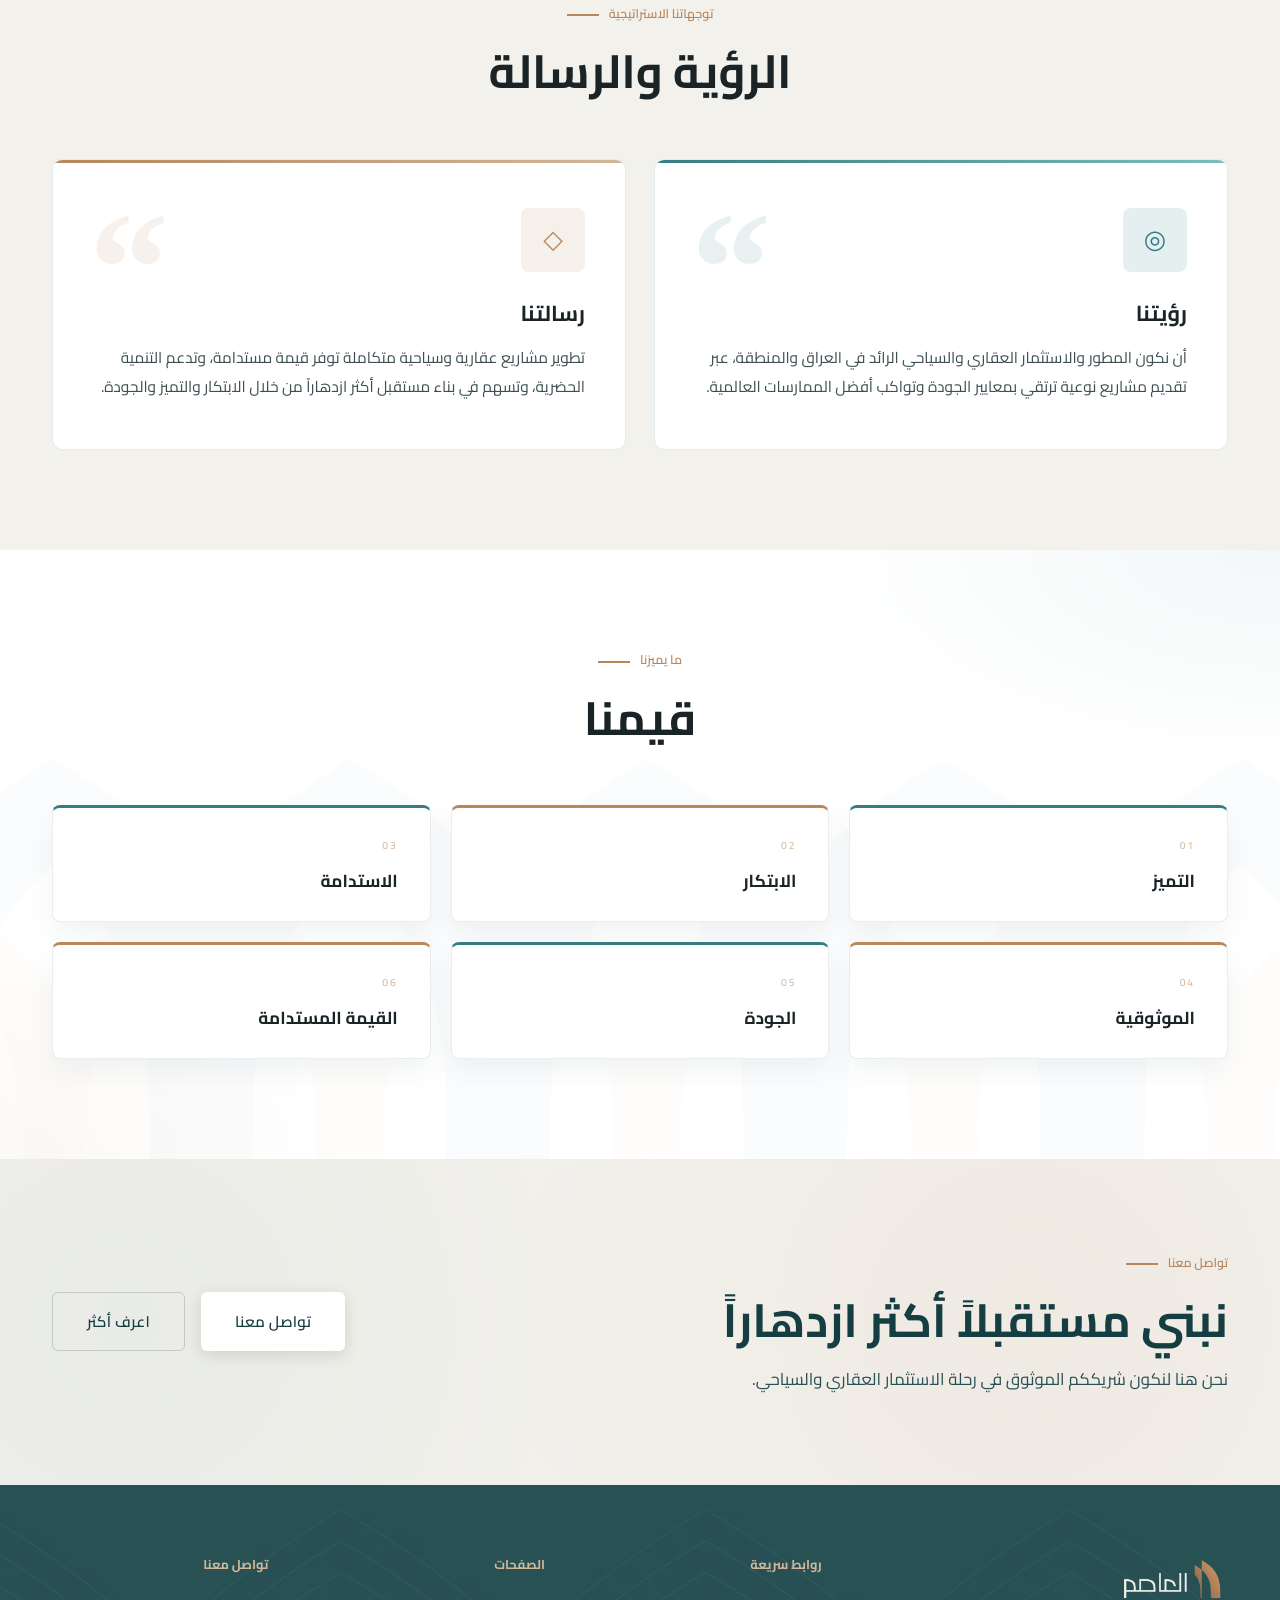
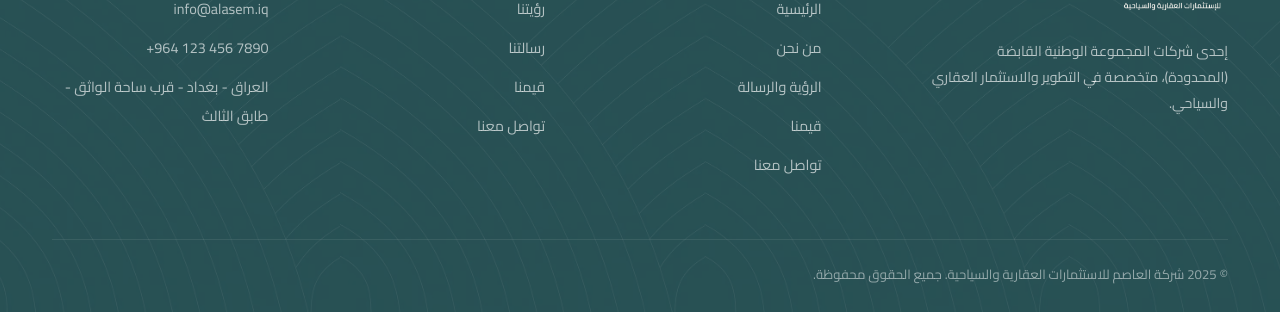
==== commit f9bcb924: "Update index.html" ====
--- a/index.html
+++ b/index.html
@@ -275,7 +275,7 @@
 
     <div class="footer-bottom">
       <span data-i18n="footer_copy">© 2026 شركة العاصم للاستثمارات العقارية والسياحية. جميع الحقوق محفوظة.</span>
-      <a href="#" data-i18n="footer_part">المجموعة الوطنية القابضة</a>
+
     </div>
   </div>
 </footer>
